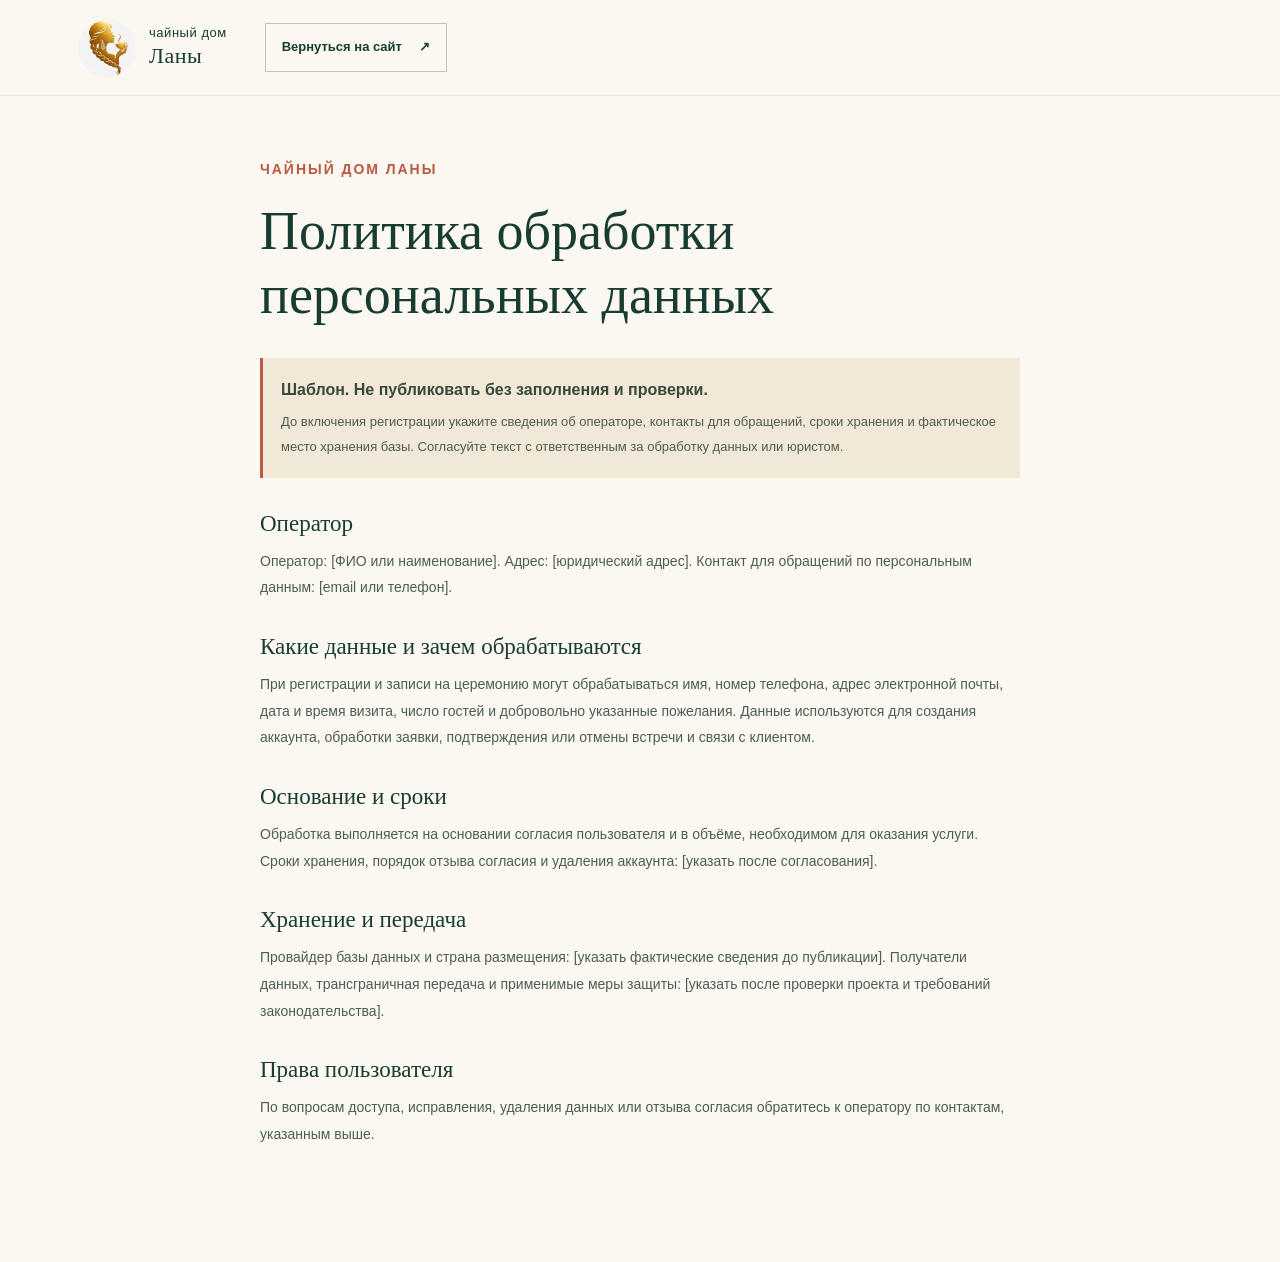
==== privacy.html @ ced4d875 "first commit" ====
<!doctype html>
<html lang="ru">
<head>
  <meta charset="utf-8">
  <meta name="viewport" content="width=device-width, initial-scale=1">
  <meta name="robots" content="noindex">
  <title>Политика обработки данных — Чайный дом Ланы</title>
  <link rel="stylesheet" href="styles.css">
</head>
<body class="policy-page">
  <header class="site-header">
    <a class="brand" href="index.html"><img src="logo.png" alt="" class="brand-mark"><span>чайный дом<br><strong>Ланы</strong></span></a>
    <a class="header-booking" href="index.html#booking">Вернуться на сайт <span aria-hidden="true">↗</span></a>
  </header>
  <main class="policy-content">
    <p class="section-kicker"><span>ЧАЙНЫЙ ДОМ ЛАНЫ</span></p>
    <h1>Политика обработки персональных данных</h1>
    <div class="policy-warning"><strong>Шаблон. Не публиковать без заполнения и проверки.</strong><p>До включения регистрации укажите сведения об операторе, контакты для обращений, сроки хранения и фактическое место хранения базы. Согласуйте текст с ответственным за обработку данных или юристом.</p></div>
    <h2>Оператор</h2>
    <p>Оператор: [ФИО или наименование]. Адрес: [юридический адрес]. Контакт для обращений по персональным данным: [email или телефон].</p>
    <h2>Какие данные и зачем обрабатываются</h2>
    <p>При регистрации и записи на церемонию могут обрабатываться имя, номер телефона, адрес электронной почты, дата и время визита, число гостей и добровольно указанные пожелания. Данные используются для создания аккаунта, обработки заявки, подтверждения или отмены встречи и связи с клиентом.</p>
    <h2>Основание и сроки</h2>
    <p>Обработка выполняется на основании согласия пользователя и в объёме, необходимом для оказания услуги. Сроки хранения, порядок отзыва согласия и удаления аккаунта: [указать после согласования].</p>
    <h2>Хранение и передача</h2>
    <p>Провайдер базы данных и страна размещения: [указать фактические сведения до публикации]. Получатели данных, трансграничная передача и применимые меры защиты: [указать после проверки проекта и требований законодательства].</p>
    <h2>Права пользователя</h2>
    <p>По вопросам доступа, исправления, удаления данных или отзыва согласия обратитесь к оператору по контактам, указанным выше.</p>
  </main>
</body>
</html>
---- styles.css ----
:root {
  color-scheme: light;
  --forest: #183c32;
  --forest-deep: #102c25;
  --paper: #f4f0e6;
  --paper-light: #faf8f1;
  --ink: #24362e;
  --muted: #758078;
  --line: #dcded2;
  --cinnabar: #bc5942;
  --celadon: #b9c9a9;
  --serif: "Prata", Georgia, serif;
  --sans: "Manrope", "Segoe UI", sans-serif;
}

* { box-sizing: border-box; }
html { scroll-behavior: smooth; scroll-padding-top: 92px; }
body { margin: 0; background: var(--paper); color: var(--ink); font-family: var(--sans); font-size: 16px; line-height: 1.75; }
img { display: block; max-width: 100%; }
a { color: inherit; }
button, input, select, textarea { font: inherit; }
button, a { -webkit-tap-highlight-color: transparent; }
::selection { background: #d5b789; color: var(--forest-deep); }

.site-header { height: 96px; padding: 0 6.1%; display: flex; align-items: center; gap: 38px; background: var(--paper-light); position: sticky; top: 0; z-index: 20; border-bottom: 1px solid rgba(24, 60, 50, .09); }
.brand { display: inline-flex; align-items: center; gap: 13px; flex: 0 0 auto; color: var(--forest); text-decoration: none; font-size: 13px; line-height: 1.35; letter-spacing: .04em; }
.brand-mark { width: 58px; height: 58px; border-radius: 50%; object-fit: cover; background: white; }
.brand strong { font-family: var(--serif); font-size: 22px; font-weight: 400; }
.main-nav { display: flex; align-items: center; justify-content: center; gap: clamp(20px, 3.2vw, 48px); margin: 0 auto; }
.main-nav a, .header-booking { text-decoration: none; font-size: 13px; font-weight: 700; }
.main-nav a { color: #53635a; transition: color .2s; }
.main-nav a:hover, .underlined-link:hover, .text-link:hover { color: var(--cinnabar); }
.header-booking { min-width: 160px; padding: 12px 16px; color: var(--forest); border: 1px solid #bcc7b7; display: flex; justify-content: space-between; gap: 17px; transition: background .2s, color .2s; }
.header-booking:hover { background: var(--forest); color: white; }
.menu-toggle { display: none; }

.hero { position: relative; overflow: hidden; min-height: min(820px, calc(100svh - 96px)); display: grid; grid-template-columns: minmax(0, 1.05fr) minmax(360px, .95fr); align-items: center; padding: 70px max(7.3%, calc((100% - 1220px) / 2)); color: #f6f2e9; background: var(--forest); }
.hero::before { content: ""; position: absolute; inset: 0 auto 0 54%; width: 1px; background: rgba(226, 226, 198, .12); }
.hero::after { content: ""; position: absolute; width: 410px; height: 410px; border: 1px solid rgba(228, 220, 186, .11); border-radius: 50%; right: 7%; top: 2%; pointer-events: none; }
.hero-copy { position: relative; z-index: 2; max-width: 620px; padding: 15px 0 58px; animation: arrive .8s both; }
.eyebrow, .section-kicker { display: flex; align-items: center; gap: 12px; margin: 0; font-size: 10px; font-weight: 700; letter-spacing: .14em; text-transform: uppercase; }
.eyebrow { color: #cfb990; }
.eyebrow-line { width: 29px; height: 1px; background: #cfb990; }
.hero-brand { display: flex; align-items: center; gap: 18px; }
.hero-brand img { width: 82px; height: 82px; object-fit: contain; background: #f6f2e9; border-radius: 50%; }
.hero-brand span { display: grid; gap: 5px; }
.hero-brand strong { color: #f6f2e9; font: 400 21px/1.3 var(--serif); }
.hero-brand small { color: #d4c9ad; font-size: 13px; }
h1, h2, h3, p, figure { margin-top: 0; }
.hero h1 { margin: 30px 0 25px; font: 400 clamp(56px, 7.8vw, 104px)/1.12 var(--serif); letter-spacing: 0; }
.hero h1 em, h2 em { color: #d2bd91; font-weight: 400; }
.hero-description { max-width: 510px; color: #c4d0c5; font-size: 17px; line-height: 1.85; }
.hero-actions { display: flex; align-items: center; flex-wrap: wrap; gap: 25px; margin-top: 29px; }
.button { min-height: 54px; display: inline-flex; justify-content: space-between; align-items: center; gap: 22px; padding: 0 21px; border: 0; text-decoration: none; font-size: 13px; font-weight: 800; cursor: pointer; transition: transform .2s, background .2s; }
.button:hover { transform: translateY(-2px); }
.button-light { background: #f3eddd; color: var(--forest); }
.button-light:hover { background: white; }
.text-link { color: #e5decc; text-decoration: none; font-size: 13px; font-weight: 700; transition: color .2s; }
.hero-facts { display: flex; gap: clamp(24px, 4vw, 53px); margin-top: 64px; padding-top: 25px; border-top: 1px solid rgba(231, 227, 205, .19); }
.hero-facts div { display: grid; gap: 2px; }
.hero-facts strong { font: 400 23px/1.3 var(--serif); color: #e4d3ae; }
.hero-facts span { color: #c1cec3; font-size: 12px; }
.hero-portrait { position: relative; align-self: stretch; min-height: 470px; display: flex; align-items: end; justify-content: center; z-index: 1; animation: arrive .95s .1s both; }
.portrait-disc { position: absolute; width: min(82%, 410px); aspect-ratio: 1; top: 11%; left: 11%; border-radius: 50%; background: #c1a776; }
.hero-portrait img { position: relative; z-index: 1; height: min(590px, 78vh); width: 100%; object-fit: contain; object-position: bottom center; filter: drop-shadow(0 17px 12px rgba(3, 22, 17, .15)); }
.portrait-orbit { position: absolute; z-index: 0; width: 91%; aspect-ratio: 1; left: 5%; top: 7%; border: 1px solid rgba(224, 220, 190, .36); border-radius: 50%; }
.orbit-two { width: 101%; left: 0; top: 2%; opacity: .45; }
.portrait-caption { position: absolute; z-index: 2; bottom: 10%; left: -7%; display: flex; align-items: center; gap: 12px; padding: 12px 17px; background: var(--paper-light); color: var(--ink); box-shadow: 0 12px 28px rgba(0, 0, 0, .13); font-size: 10px; line-height: 1.55; }
.portrait-caption strong { font-family: var(--serif); font-size: 17px; font-weight: 400; }
.caption-flower { color: var(--cinnabar); font-size: 21px; }
.portrait-note { position: absolute; right: -7%; top: 23%; color: #d5c8aa; writing-mode: vertical-rl; font: 13px var(--serif); letter-spacing: .07em; }
.scroll-cue { position: absolute; bottom: 22px; left: 6.1%; display: flex; align-items: center; gap: 10px; color: #bdc9bd; text-decoration: none; font-size: 9px; letter-spacing: .12em; text-transform: uppercase; }
.scroll-cue span { width: 30px; height: 1px; background: #bdc9bd; }

.section-pad { padding: 124px max(7.3%, calc((100% - 1220px) / 2)); }
.section-kicker { color: #748276; }
.section-kicker > span:first-child { color: var(--cinnabar); }
.kicker-rule { display: inline-block; width: 28px; height: 1px; background: #aeb8a9; }
.ceremony { background: var(--paper-light); }
.ceremony-layout { display: grid; grid-template-columns: 1.08fr .92fr; grid-template-rows: 340px 220px; gap: 22px 38px; margin-top: 40px; }
.ceremony-heading { grid-row: span 2; align-self: center; max-width: 475px; padding: 0 2vw 0 0; }
h2 { color: var(--forest); font: 400 clamp(36px, 4.2vw, 56px)/1.3 var(--serif); letter-spacing: 0; }
.ceremony-heading h2, .tea-intro h2, .formats-heading h2, .booking-aside h2 { margin: 20px 0; }
h2 em { color: #8b9073; }
.ceremony-heading > p, .tea-intro > p, .booking-aside > p { max-width: 420px; color: #727b71; font-size: 13px; line-height: 2; }
.underlined-link { display: inline-flex; gap: 28px; align-items: center; margin-top: 15px; padding-bottom: 8px; color: var(--forest); text-decoration: none; border-bottom: 1px solid #9bad97; font-size: 11px; font-weight: 800; transition: color .2s; }
.ceremony-image { position: relative; overflow: hidden; margin: 0; background: #ddd0b9; }
.ceremony-image::after { content: ""; position: absolute; inset: 0; background: linear-gradient(0deg, rgba(18, 35, 28, .5), transparent 31%); pointer-events: none; }
.ceremony-image img { width: 100%; height: 100%; object-fit: cover; transition: transform .7s; }
.ceremony-image:hover img { transform: scale(1.035); }
.ceremony-image-wide img { object-position: center 56%; }
.ceremony-image figcaption { position: absolute; z-index: 1; left: 18px; bottom: 14px; display: flex; align-items: center; gap: 13px; color: white; font-size: 10px; }
.ceremony-image figcaption span { font-size: 8px; letter-spacing: .13em; }
.ceremony-image-detail img { object-position: center 64%; }
.ceremony-note { position: relative; display: flex; flex-direction: column; justify-content: center; padding: 22px 28px; background: #e8e7da; }
.ceremony-note p { max-width: 240px; margin: 5px 0 8px; color: var(--forest); font: 17px/1.7 var(--serif); }
.note-mark { color: #b27658; font: 46px/.7 var(--serif); }
.note-sign { color: #8b9073; font-size: 10px; }
.ritual-steps { display: grid; grid-template-columns: repeat(4, 1fr); gap: 22px; margin-top: 70px; border-top: 1px solid var(--line); padding-top: 24px; }
.ritual-steps > div { display: grid; grid-template-columns: 32px 1fr; column-gap: 10px; align-content: start; }
.ritual-steps > div > span { grid-row: span 2; color: var(--cinnabar); font-size: 10px; }
.ritual-steps strong { color: var(--forest); font-size: 11px; }
.ritual-steps p { grid-column: 2; margin: 4px 0 0; color: #7a8379; font-size: 10px; line-height: 1.7; }

.tea-section { background: #ebe9dd; }
.tea-intro { display: grid; grid-template-columns: .85fr 1.15fr; align-items: end; column-gap: 40px; margin-bottom: 43px; }
.tea-intro .section-kicker { grid-column: 1/-1; margin-bottom: 14px; }
.tea-intro h2 { margin: 0; }
.tea-intro > p { justify-self: end; margin: 0 0 4px; }
.tea-grid { display: grid; grid-template-columns: repeat(3, 1fr); border-top: 1px solid #cbd0c2; border-left: 1px solid #cbd0c2; }
.tea-card { min-height: 260px; padding: 22px 24px 23px; border-right: 1px solid #cbd0c2; border-bottom: 1px solid #cbd0c2; transition: background .25s; }
.tea-card:hover { background: rgba(250, 248, 241, .75); }
.tea-card-top { display: flex; justify-content: space-between; align-items: center; }
.tea-index { color: #818a7d; font-size: 8px; font-weight: 800; letter-spacing: .12em; }
.tea-swatch { width: 17px; height: 17px; flex: 0 0 auto; border-radius: 50%; background: var(--swatch); box-shadow: 0 0 0 4px rgba(255, 255, 255, .56); }
.tea-white { --swatch: #d9c990; }
.tea-green { --swatch: #78936c; }
.tea-turquoise { --swatch: #5f9688; }
.tea-red { --swatch: #ad6347; }
.tea-puer { --swatch: #574236; }
.tea-gaba { --swatch: #b09a65; }
.tea-card h3 { margin: 21px 0 0; color: var(--forest); font: 26px var(--serif); }
.tea-card h3 small { color: #838a7f; font: 9px var(--sans); }
.tea-alt { min-height: 24px; margin: 2px 0 13px; color: #858b80; font-size: 9px; }
.tea-card > p:not(.tea-alt) { min-height: 60px; margin-bottom: 14px; color: #616d63; font-size: 11px; line-height: 1.8; }
.taste-note { color: #8c7354; font-size: 8px; font-weight: 800; letter-spacing: .07em; }
.yakut-tea { display: flex; align-items: center; gap: 25px; margin-top: 23px; padding: 25px 30px; background: var(--forest); color: #f6f2e9; }
.yakut-seal { display: grid; width: 49px; height: 49px; flex: 0 0 auto; place-items: center; border: 1px solid #b9c39e; border-radius: 50%; color: #d9c69a; font: 22px var(--serif); }
.yakut-copy { flex: 1; }
.yakut-copy .tea-index { color: #b9c39e; }
.yakut-copy h3 { margin: 4px 0; font: 24px var(--serif); }
.yakut-copy p { max-width: 650px; margin: 0; color: #c4d0c5; font-size: 11px; line-height: 1.8; }
.yakut-note { padding-left: 20px; border-left: 1px solid rgba(244, 240, 230, .23); color: #d9c69a; font: 12px var(--serif); white-space: nowrap; }

.formats { background: var(--paper-light); }
.formats-heading { margin-bottom: 35px; }
.formats-heading h2 { margin-bottom: 0; }
.format-card { display: grid; grid-template-columns: 48px 1fr auto; gap: 20px; align-items: center; padding: 25px 4px; border-top: 1px solid var(--line); }
.format-card:last-child { border-bottom: 1px solid var(--line); }
.format-number { color: var(--cinnabar); font-size: 10px; }
.format-card h3 { margin: 0 0 4px; color: var(--forest); font: 22px var(--serif); }
.format-card p { max-width: 470px; margin: 0; color: #788077; font-size: 11px; }
.format-price { min-width: 120px; display: grid; justify-items: end; }
.format-price strong { color: var(--forest); font: 17px var(--serif); }
.format-price span { color: #858b80; font-size: 9px; }

.booking-section { display: grid; grid-template-columns: .82fr 1.18fr; gap: clamp(38px, 8vw, 112px); align-items: start; background: #e7e9dc; }
.booking-aside { position: sticky; top: 120px; }
.booking-aside h2 { font-size: clamp(35px, 4.2vw, 52px); }
.booking-aside-note { display: flex; align-items: flex-start; gap: 12px; margin-top: 29px; color: #586a5d; font-size: 10px; line-height: 1.8; }
.note-dot { width: 8px; height: 8px; margin-top: 5px; border-radius: 50%; background: var(--cinnabar); }
.local-notice { display: flex; gap: 12px; align-items: flex-start; max-width: 330px; margin-top: 38px; padding-top: 17px; border-top: 1px solid #cbd0c2; color: #6e796e; }
.local-notice > span { color: var(--cinnabar); font-size: 17px; }
.local-notice p { margin: 0; font-size: 9px; line-height: 1.8; }
.booking-form { padding: clamp(23px, 4vw, 43px); background: var(--paper-light); box-shadow: 0 12px 40px rgba(34, 56, 43, .07); }
.form-topline { display: flex; justify-content: space-between; gap: 10px; padding-bottom: 17px; border-bottom: 1px solid var(--line); color: #7e887b; font-size: 8px; font-weight: 800; letter-spacing: .1em; }
.format-fieldset { margin: 22px 0; padding: 0; border: 0; }
.format-fieldset legend, .form-field > span { margin-bottom: 8px; color: #627066; font-size: 10px; font-weight: 800; }
.format-options { display: grid; grid-template-columns: 1fr 1fr; gap: 8px; }
.format-option { position: relative; cursor: pointer; }
.format-option input { position: absolute; width: 1px; height: 1px; opacity: 0; }
.format-option span { display: flex; min-height: 42px; align-items: center; justify-content: center; padding: 7px; border: 1px solid #d6dbd0; color: #68746a; text-align: center; font-size: 10px; font-weight: 700; transition: color .2s, background .2s, border-color .2s; }
.format-option input:checked + span { border-color: var(--forest); background: var(--forest); color: #f8f5eb; }
.format-option input:focus-visible + span { outline: 2px solid var(--cinnabar); outline-offset: 2px; }
.form-grid { display: grid; grid-template-columns: 1fr 1fr; gap: 15px 12px; }
.form-field { min-width: 0; display: flex; flex-direction: column; }
.form-field > span { display: flex; justify-content: space-between; }
.form-field i { color: #92988d; font-size: 8px; font-weight: 500; }
.form-field input, .form-field select, .form-field textarea, .filter-label select { width: 100%; min-height: 43px; padding: 10px 11px; border: 1px solid #d8dcd2; border-radius: 0; outline: 0; background: #fffefa; color: var(--ink); font-size: 10px; }
.form-field input:focus, .form-field select:focus, .form-field textarea:focus, .filter-label select:focus { border-color: #728a71; box-shadow: 0 0 0 2px rgba(114, 138, 113, .14); }
.form-field input::placeholder, .form-field textarea::placeholder { color: #a3a79d; }
.form-field textarea { min-height: 80px; resize: vertical; }
.form-field-wide { grid-column: 1/-1; }
.booking-summary { min-height: 39px; margin: 16px 0 10px; color: #6c796d; font-size: 9px; line-height: 1.7; }
.booking-summary strong { color: var(--forest); }
.submit-button { width: 100%; background: var(--cinnabar); color: white; }
.submit-button:hover { background: #a84c37; }
.submit-button:disabled { cursor: wait; opacity: .7; }
.form-footnote { margin: 9px 0 0; color: #95998f; text-align: center; font-size: 8px; }

.booking-log { padding-top: 76px; padding-bottom: 84px; background: var(--paper-light); }
.log-heading { display: flex; justify-content: space-between; align-items: end; gap: 20px; margin-bottom: 24px; }
.log-heading h2 { margin: 17px 0 0; font-size: 37px; }
.filter-label { display: flex; align-items: center; gap: 10px; color: #7c857a; font-size: 9px; }
.filter-label select { min-height: 36px; width: auto; min-width: 130px; }
.booking-list { display: grid; gap: 8px; }
.booking-row { display: grid; grid-template-columns: 1fr 1.2fr .9fr auto; gap: 16px; align-items: center; padding: 16px 18px; border: 1px solid var(--line); background: #fffefa; }
.booking-row-main strong, .booking-row-main span, .booking-row-details span { display: block; }
.booking-row-main strong { color: var(--forest); font: 14px var(--serif); }
.booking-row-main span, .booking-row-details span { color: #798278; font-size: 9px; }
.booking-row-details strong { color: #526457; font-size: 10px; }
.status { display: inline-flex; align-items: center; gap: 6px; color: #9a7141; font-size: 9px; font-weight: 800; }
.status::before { content: ""; width: 6px; height: 6px; border-radius: 50%; background: #c49a4d; }
.status-confirmed { color: #567a59; }
.status-confirmed::before { background: #709472; }
.status-cancelled { color: #978d86; }
.status-cancelled::before { background: #a99a92; }
.row-actions { display: flex; flex-wrap: wrap; gap: 6px; justify-content: end; }
.row-action { padding: 6px 8px; border: 1px solid #d8dcd2; background: transparent; color: #57665b; font-size: 8px; cursor: pointer; }
.row-action:hover { border-color: var(--forest); color: var(--forest); }
.row-action-danger:hover { border-color: var(--cinnabar); color: var(--cinnabar); }
.log-empty { padding: 20px 0; color: #879085; font-size: 11px; }

.closing-note { min-height: 218px; display: flex; align-items: center; justify-content: center; gap: 35px; padding: 38px 7%; background: #dce1d4; color: var(--forest); }
.closing-symbol { color: #b5745c; font: 44px var(--serif); }
.closing-note p { margin: 0; font: 24px/1.65 var(--serif); }
.closing-note em { color: #777f69; }
.closing-note > a { display: grid; width: 39px; height: 39px; place-items: center; border: 1px solid #9ea995; text-decoration: none; transition: background .2s, color .2s; }
.closing-note > a:hover { background: var(--forest); color: white; }
.site-footer { min-height: 98px; display: flex; align-items: center; gap: 30px; padding: 20px 6.1%; background: var(--forest-deep); color: #e9e6d9; }
.footer-brand { color: #ece9dc; }
.site-footer > p { margin: 0 auto 0 0; color: #b4c0b3; font-size: 9px; }
.back-top { color: #d9d1bc; text-decoration: none; font-size: 9px; }
.copyright { color: #a2b1a4; font-size: 9px; }
.toast { position: fixed; z-index: 50; right: 22px; bottom: 22px; max-width: min(390px, calc(100% - 44px)); padding: 14px 18px; background: var(--forest-deep); color: white; box-shadow: 0 8px 28px rgba(0, 0, 0, .18); font-size: 11px; opacity: 0; transform: translateY(12px); pointer-events: none; transition: opacity .25s, transform .25s; }
.toast.show { opacity: 1; transform: translateY(0); }
.toast.error { background: #983d2c; }

@keyframes arrive { from { opacity: 0; transform: translateY(14px); } to { opacity: 1; transform: translateY(0); } }
@media (prefers-reduced-motion: reduce) { *, *::before, *::after { scroll-behavior: auto !important; animation-duration: .01ms !important; animation-iteration-count: 1 !important; transition-duration: .01ms !important; } }

@media (min-width: 1450px) { .hero { padding-left: calc((100% - 1220px) / 2); padding-right: calc((100% - 1220px) / 2); } }
@media (max-width: 900px) {
  .site-header { gap: 20px; padding-inline: 4%; }
  .main-nav { gap: 19px; }
  .hero { padding-inline: 5%; grid-template-columns: 1fr .86fr; }
  .hero h1 { font-size: clamp(46px, 7vw, 68px); }
  .hero-portrait { min-height: 420px; }
  .portrait-caption { left: -2%; }
  .portrait-note { right: -2%; }
  .section-pad { padding: 86px 5%; }
  .ceremony-layout { grid-template-rows: 300px 190px; gap: 20px; }
  .tea-card { padding: 18px; }
  .booking-section { gap: 35px; }
  .booking-row { grid-template-columns: 1fr 1fr; }
  .row-actions { justify-content: start; }
}
@media (max-width: 680px) {
  html { scroll-padding-top: 70px; }
  .site-header { height: 78px; justify-content: space-between; gap: 9px; padding-inline: 12px; }
  .brand { gap: 8px; font-size: 11px; }
  .brand-mark { width: 46px; height: 46px; }
  .brand strong { font-size: 18px; }
  .header-booking { min-width: 0; padding: 8px; gap: 6px; font-size: 10px; margin-left: auto; }
  .menu-toggle { display: grid; width: 37px; height: 37px; align-content: center; justify-items: center; gap: 6px; order: 3; border: 1px solid #d5dbd0; background: transparent; }
  .menu-toggle span { width: 15px; height: 1px; background: var(--forest); transition: transform .2s; }
  .menu-toggle[aria-expanded="true"] span:first-child { transform: translateY(3.5px) rotate(45deg); }
  .menu-toggle[aria-expanded="true"] span:last-child { transform: translateY(-3.5px) rotate(-45deg); }
  .main-nav { position: absolute; top: 77px; left: 0; right: 0; display: none; flex-direction: column; align-items: stretch; gap: 0; margin: 0; padding: 8px 20px 15px; background: var(--paper-light); border-bottom: 1px solid var(--line); }
  .main-nav.is-open { display: flex; }
  .main-nav a { padding: 11px 0; border-top: 1px solid #e8e7dd; }
  .hero { min-height: 0; grid-template-columns: 1fr; padding: 58px 24px 76px; }
  .hero::before { display: none; }
  .hero::after { width: 280px; height: 280px; right: -74px; top: 45%; }
  .hero-copy { padding: 0; }
  .eyebrow { font-size: 8px; }
  .hero-brand { gap: 13px; }
  .hero-brand img { width: 66px; height: 66px; }
  .hero-brand strong { font-size: 18px; }
  .hero-brand small { font-size: 12px; }
  .hero h1 { margin: 27px 0 21px; font-size: clamp(50px, 13vw, 72px); }
  .hero-description { max-width: 410px; font-size: 12px; }
  .hero-actions { gap: 18px; margin-top: 27px; }
  .button { min-height: 50px; gap: 14px; padding-inline: 14px; font-size: 12px; }
  .text-link { font-size: 12px; }
  .hero-facts { justify-content: space-between; gap: 10px; margin-top: 39px; padding-top: 18px; }
  .hero-facts strong { font-size: 22px; }
  .hero-facts span { max-width: 95px; font-size: 11px; }
  .hero-portrait { min-height: 360px; width: min(100%, 400px); justify-self: center; margin-top: 8px; }
  .hero-portrait img { height: 375px; }
  .portrait-disc { width: 77%; top: 12%; left: 11%; }
  .portrait-orbit { width: 88%; left: 6%; top: 8%; }
  .orbit-two { width: 98%; left: 1%; top: 3%; }
  .portrait-caption { bottom: 5%; left: 0; }
  .portrait-note { right: 1%; top: 21%; font-size: 10px; }
  .scroll-cue { left: 24px; bottom: 20px; }
  .section-pad { padding: 86px 23px; }
  .section-kicker { gap: 9px; font-size: 10px; }
  h2 { font-size: 36px; }
  .ceremony-layout { display: grid; grid-template-columns: 1fr 1fr; grid-template-rows: auto 230px 180px; gap: 13px; margin-top: 30px; }
  .ceremony-heading { grid-column: 1/-1; grid-row: auto; max-width: 480px; padding: 0 0 10px; }
  .ceremony-heading h2 { font-size: 34px; }
  .ceremony-heading > p { font-size: 11px; }
  .underlined-link { font-size: 10px; }
  .ceremony-image-wide { grid-column: 1/-1; }
  .ceremony-image-detail { grid-column: 1; }
  .ceremony-note { grid-column: 2; padding: 14px; }
  .ceremony-note p { font-size: 13px; }
  .ritual-steps { grid-template-columns: 1fr 1fr; gap: 23px 13px; margin-top: 36px; padding-top: 20px; }
  .ritual-steps p { font-size: 9px; }
  .tea-intro { grid-template-columns: 1fr; gap: 12px; margin-bottom: 28px; }
  .tea-intro .section-kicker { grid-column: auto; margin-bottom: 4px; }
  .tea-intro h2 { font-size: 36px; }
  .tea-intro > p { justify-self: start; margin: 0; font-size: 11px; }
  .tea-grid { grid-template-columns: 1fr 1fr; }
  .tea-card { min-height: 250px; padding: 15px 13px; }
  .tea-index { font-size: 7px; letter-spacing: .07em; }
  .tea-swatch { width: 13px; height: 13px; }
  .tea-card h3 { margin-top: 17px; font-size: 21px; }
  .tea-card h3 small { display: block; margin-top: 2px; font-size: 8px; }
  .tea-alt { min-height: 31px; font-size: 8px; }
  .tea-card > p:not(.tea-alt) { min-height: 88px; font-size: 9px; }
  .taste-note { font-size: 7px; }
  .yakut-tea { align-items: flex-start; gap: 13px; padding: 19px 15px; }
  .yakut-seal { width: 39px; height: 39px; }
  .yakut-copy h3 { font-size: 21px; }
  .yakut-copy p { font-size: 9px; }
  .yakut-note { display: none; }
  .formats-heading { margin-bottom: 25px; }
  .formats-heading h2 { font-size: 36px; }
  .format-card { grid-template-columns: 24px 1fr auto; gap: 10px; padding: 19px 0; }
  .format-card h3 { font-size: 18px; }
  .format-card p { max-width: 240px; font-size: 9px; }
  .format-price { min-width: 79px; }
  .format-price strong { font-size: 13px; }
  .format-price span { font-size: 8px; }
  .booking-section { grid-template-columns: 1fr; gap: 27px; }
  .booking-aside { position: static; }
  .booking-aside h2 { font-size: 37px; }
  .booking-aside > p { font-size: 11px; }
  .booking-aside-note { margin-top: 17px; }
  .local-notice { margin-top: 20px; }
  .booking-form { padding: 20px 15px; }
  .form-grid { gap: 13px 9px; }
  .form-field input, .form-field select, .form-field textarea { padding-inline: 8px; font-size: 9px; }
  .booking-log { padding-top: 56px; padding-bottom: 60px; }
  .log-heading { align-items: start; flex-direction: column; }
  .log-heading h2 { font-size: 32px; }
  .booking-row { gap: 12px 8px; padding: 13px 11px; }
  .booking-row-main strong { font-size: 12px; }
  .booking-row-main span, .booking-row-details span { font-size: 8px; }
  .booking-row-details strong, .status { font-size: 8px; }
  .row-actions { grid-column: 1/-1; }
  .closing-note { min-height: 160px; gap: 15px; padding-inline: 20px; }
  .closing-symbol { font-size: 32px; }
  .closing-note p { font-size: 16px; }
  .closing-note > a { width: 33px; height: 33px; flex: 0 0 auto; }
  .site-footer { display: grid; grid-template-columns: 1fr auto; gap: 13px; padding: 18px 20px; }
  .site-footer > p { grid-column: 1; grid-row: 2; }
  .back-top { grid-column: 2; grid-row: 1; }
  .copyright { grid-column: 2; grid-row: 2; text-align: right; }
}

@media (max-width: 370px) {
  .header-booking { font-size: 9px; padding-inline: 6px; }
  .hero { padding-inline: 19px; }
  .hero h1 { font-size: 50px; }
  .hero-actions { align-items: flex-start; flex-direction: column; }
  .hero-portrait { min-height: 320px; }
  .hero-portrait img { height: 340px; }
  .section-pad { padding: 76px 18px; }
  .tea-card { padding-inline: 10px; }
}

[hidden] { display: none !important; }
.header-auth { display: flex; align-items: center; gap: 12px; }
.button-dark { background: var(--forest); color: #fff; }
.button-dark:hover { background: var(--forest-deep); }
.header-auth [hidden] { display: none; }
.header-auth #userLabel { max-width: 150px; overflow: hidden; color: var(--forest); font-size: 12px; text-overflow: ellipsis; white-space: nowrap; }
.auth-trigger { padding: 8px 0; border: 0; background: transparent; color: var(--forest); font-size: 12px; font-weight: 800; cursor: pointer; }
.auth-trigger:disabled { color: #767f76; cursor: not-allowed; }
.booking-gate, .setup-notice { max-width: 390px; margin-top: 27px; padding: 19px; border: 1px solid #cbd0c2; background: rgba(250, 248, 241, .72); }
.booking-gate p, .setup-notice p { margin: 0 0 13px; color: #536257; font-size: 13px; }
.setup-notice { border-left: 3px solid var(--cinnabar); }
.setup-notice strong { display: block; margin-bottom: 6px; color: var(--forest); font-size: 14px; }
.setup-notice code { color: var(--forest-deep); font-size: 12px; }
.form-field > span, .format-fieldset legend { color: #43564a; font-size: 13px; }
.form-field i { font-size: 11px; }
.form-field input, .form-field select, .form-field textarea, .filter-label select { font-size: 16px; }
.form-field input::placeholder, .form-field textarea::placeholder { color: #747d73; }
.form-field input:focus-visible, .form-field select:focus-visible, .form-field textarea:focus-visible, .button:focus-visible, .auth-trigger:focus-visible { outline: 3px solid rgba(188, 89, 66, .55); outline-offset: 2px; }
.booking-summary { color: #4e5d51; font-size: 13px; }
.form-footnote { color: #5f6b60; font-size: 11px; }
.consent-field { display: flex; align-items: flex-start; gap: 10px; margin: 16px 0; color: #4f5e52; font-size: 12px; line-height: 1.7; }
.consent-field input { width: 17px; height: 17px; flex: 0 0 auto; margin: 2px 0 0; accent-color: var(--forest); }
.consent-field a { color: var(--forest); text-decoration-thickness: 1px; text-underline-offset: 3px; }
.tea-index { color: #5b685d; font-size: 10px; }
.tea-alt { color: #59675c; font-size: 12px; }
.tea-card > p:not(.tea-alt) { color: #435348; font-size: 13px; }
.taste-note { color: #765e3e; font-size: 10px; }
.tea-gaba { --swatch: #b86e4e; }
.tea-yakut { --swatch: #bba47e; }
.format-card p, .ceremony-heading > p, .tea-intro > p, .booking-aside > p { color: #58665b; font-size: 14px; }
.format-price span { color: #5d6a5e; font-size: 12px; }
.booking-aside-note { color: #46594c; font-size: 13px; }
.local-notice { color: #526055; }
.local-notice p { font-size: 12px; }
.booking-row-main span, .booking-row-details span { color: #59665b; font-size: 12px; }
.booking-row-details strong { color: #405347; font-size: 12px; }
.status { font-size: 11px; }
.row-action { font-size: 11px; }
.log-empty { color: #58665b; font-size: 13px; }
.admin-stats { display: flex; gap: 22px; margin: -7px 0 22px; color: #4e5d51; font-size: 12px; }
.admin-stats strong { color: var(--forest); font-size: 17px; }
.admin-date { display: block; width: min(250px, 100%); min-height: 42px; margin: -8px 0 18px auto; padding: 8px 10px; border: 1px solid var(--line); background: white; color: var(--ink); font-size: 16px; }
.admin-date[hidden] { display: none; }
.modal-overlay { position: fixed; z-index: 60; inset: 0; display: none; place-items: center; padding: 20px; background: rgba(16, 44, 37, .72); }
.modal-overlay.open { display: grid; }
.auth-modal { position: relative; width: min(440px, 100%); max-height: min(90vh, 760px); overflow-y: auto; padding: 35px; background: var(--paper-light); box-shadow: 0 24px 80px rgba(0, 0, 0, .24); }
.auth-modal h2 { margin: 14px 0 18px; font-size: 31px; }
.modal-close { position: absolute; top: 12px; right: 15px; width: 38px; height: 38px; border: 1px solid var(--line); background: transparent; color: var(--forest); font-size: 23px; cursor: pointer; }
.auth-tabs { display: grid; grid-template-columns: 1fr 1fr; margin-bottom: 18px; border-bottom: 1px solid var(--line); }
.auth-tabs button { padding: 10px; border: 0; border-bottom: 2px solid transparent; background: transparent; color: #637064; font-size: 13px; cursor: pointer; }
.auth-tabs button.active { border-color: var(--forest); color: var(--forest); font-weight: 800; }
.auth-form { display: grid; gap: 14px; }
.auth-form > .button { width: 100%; }
.policy-page { min-height: 100vh; background: var(--paper-light); }
.policy-content { width: min(760px, calc(100% - 40px)); margin: 0 auto; padding: 60px 0 100px; }
.policy-content h1 { margin: 16px 0 30px; color: var(--forest); font: 400 clamp(34px, 5vw, 54px)/1.2 var(--serif); }
.policy-content h2 { margin: 30px 0 8px; font: 400 23px/1.4 var(--serif); }
.policy-content p { color: #4e5d51; font-size: 14px; line-height: 1.9; }
.policy-warning { padding: 18px; border-left: 3px solid var(--cinnabar); background: #f1e8d8; color: #38493d; }
.policy-warning p { margin: 6px 0 0; font-size: 13px; }

@media (max-width: 680px) {
  .header-auth { gap: 7px; }
  .header-auth #userLabel { display: none; }
  .auth-trigger { font-size: 11px; }
  .main-nav a { font-size: 14px; }
  .hero-description { font-size: 15px; }
  .hero-facts span { max-width: 95px; font-size: 11px; }
  .section-kicker { font-size: 10px; }
  .ceremony-heading > p, .tea-intro > p, .booking-aside > p { font-size: 15px; }
  .ceremony-image figcaption { font-size: 12px; }
  .ceremony-image figcaption span { font-size: 10px; }
  .ritual-steps > div > span { font-size: 11px; }
  .ritual-steps strong { font-size: 13px; }
  .ritual-steps p { font-size: 12px; }
  .tea-grid { grid-template-columns: 1fr; }
  .tea-card { min-height: 0; padding: 19px; }
  .tea-index { font-size: 10px; }
  .tea-card h3 { font-size: 24px; }
  .tea-card h3 small { display: inline; font-size: 11px; }
  .tea-alt { min-height: 0; font-size: 14px; }
  .tea-card > p:not(.tea-alt) { min-height: 0; font-size: 15px; }
  .taste-note { font-size: 11px; }
  .format-card p { font-size: 14px; }
  .format-price span { font-size: 11px; }
  .booking-aside-note { font-size: 13px; }
  .booking-gate p, .setup-notice p { font-size: 13px; }
  .form-field input, .form-field select, .form-field textarea, .filter-label select { font-size: 16px; }
  .form-field > span, .format-fieldset legend { font-size: 13px; }
  .consent-field { font-size: 12px; }
  .booking-row-main strong { font-size: 14px; }
  .booking-row-main span, .booking-row-details span, .booking-row-details strong { font-size: 12px; }
  .status, .row-action { font-size: 11px; }
  .log-empty { font-size: 13px; }
  .site-footer > p, .back-top, .copyright, .site-footer > a[href="privacy.html"] { font-size: 11px; }
  .auth-modal { padding: 28px 20px; }
  .policy-content { padding-top: 38px; }
}
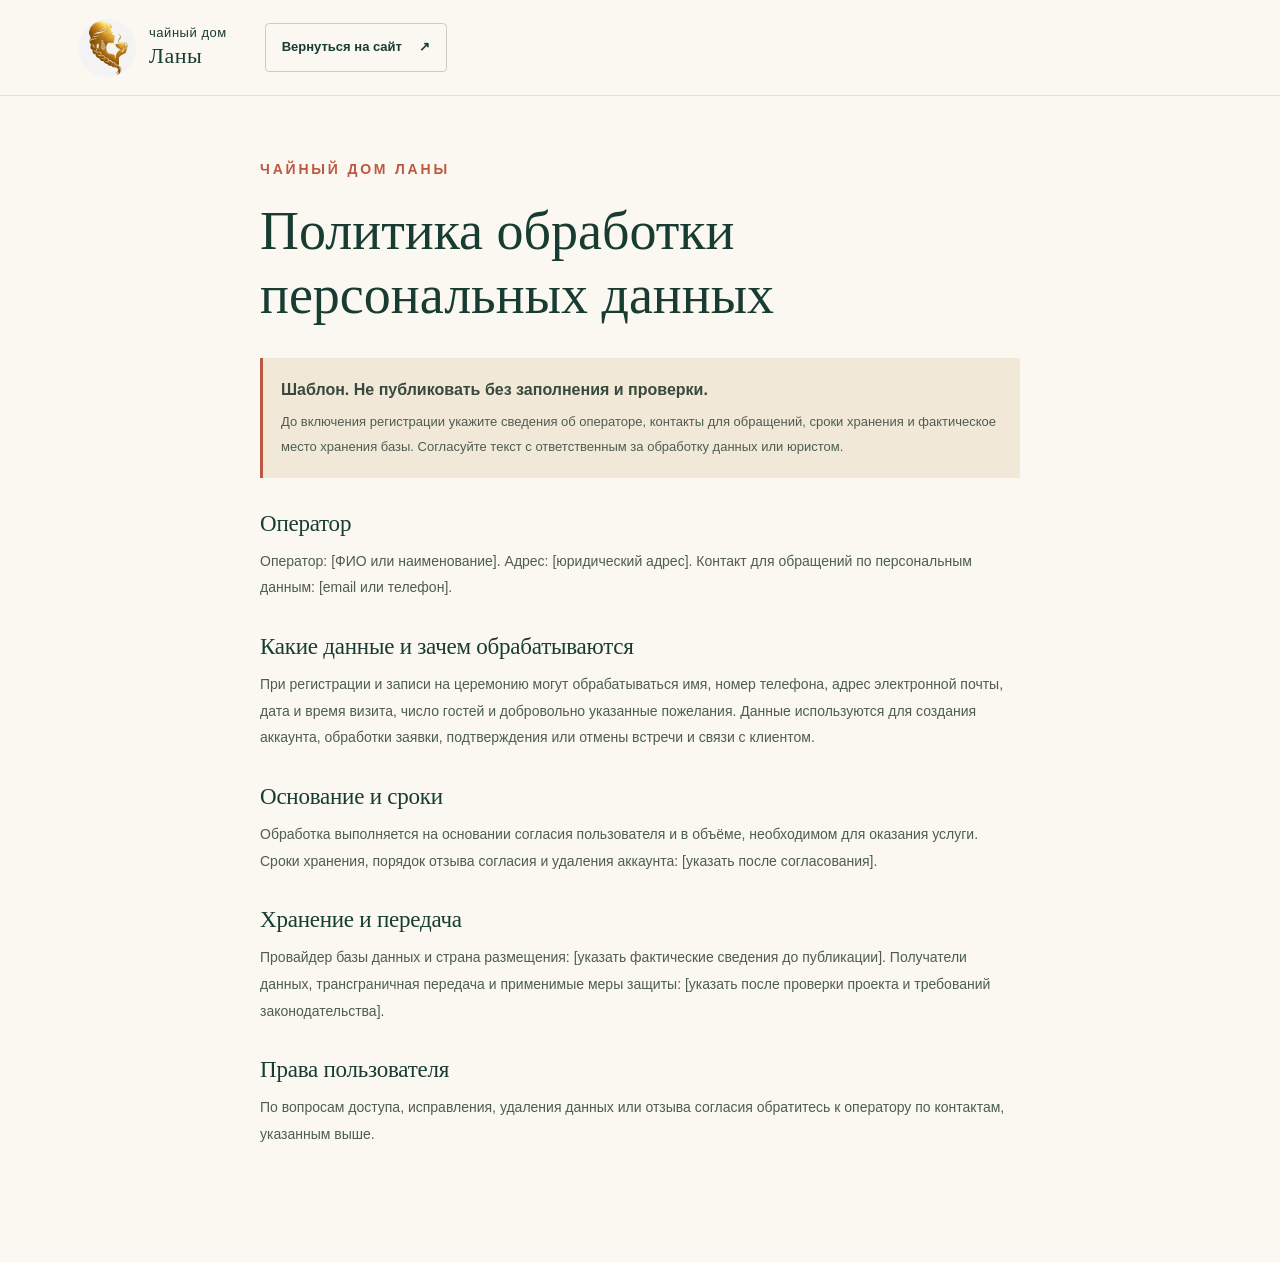
==== commit ad7487cc: "Дизайн чайной церемонии: календарь записи, гости до 25, блок «Вопросы» - новая тема theme-tea.css (т" ====
--- a/privacy.html
+++ b/privacy.html
@@ -6,6 +6,7 @@
   <meta name="robots" content="noindex">
   <title>Политика обработки данных — Чайный дом Ланы</title>
   <link rel="stylesheet" href="styles.css">
+  <link rel="stylesheet" href="theme-tea.css">
 </head>
 <body class="policy-page">
   <header class="site-header">
--- a/styles.css
+++ b/styles.css
@@ -102,6 +102,17 @@
 .ritual-steps strong { color: var(--forest); font-size: 11px; }
 .ritual-steps p { grid-column: 2; margin: 4px 0 0; color: #7a8379; font-size: 10px; line-height: 1.7; }
 
+.news-section { background: #e7e9dc; }
+.news-heading { display: flex; justify-content: space-between; align-items: end; gap: 20px; margin-bottom: 28px; }
+.news-heading .section-kicker { align-self: start; }
+.news-heading h2 { margin: 12px 0 0; }
+.news-list { display: grid; grid-template-columns: repeat(2, minmax(0, 1fr)); gap: 14px; }
+.public-news-card { min-width: 0; padding: 23px; border: 1px solid #d2d8cd; background: var(--paper-light); }
+.news-kind { display: inline-block; color: #9b6147; font-size: 11px; font-weight: 800; }
+.news-date { margin: 6px 0 11px; color: #59685d; font-size: 13px; }
+.public-news-card h3 { margin: 0 0 9px; color: var(--forest); font: 23px/1.35 var(--serif); }
+.news-description { margin: 0; color: #4f5e52; font-size: 14px; line-height: 1.8; white-space: pre-line; }
+
 .tea-section { background: #ebe9dd; }
 .tea-intro { display: grid; grid-template-columns: .85fr 1.15fr; align-items: end; column-gap: 40px; margin-bottom: 43px; }
 .tea-intro .section-kicker { grid-column: 1/-1; margin-bottom: 14px; }
@@ -152,6 +163,9 @@
 .local-notice { display: flex; gap: 12px; align-items: flex-start; max-width: 330px; margin-top: 38px; padding-top: 17px; border-top: 1px solid #cbd0c2; color: #6e796e; }
 .local-notice > span { color: var(--cinnabar); font-size: 17px; }
 .local-notice p { margin: 0; font-size: 9px; line-height: 1.8; }
+.host-contacts { display: grid; justify-items: start; gap: 7px; margin-top: 22px; color: #48594c; font-size: 13px; }
+.host-contacts > span { color: #69766b; font-size: 12px; }
+.host-contacts a { color: var(--forest); font-weight: 800; text-decoration-thickness: 1px; text-underline-offset: 3px; }
 .booking-form { padding: clamp(23px, 4vw, 43px); background: var(--paper-light); box-shadow: 0 12px 40px rgba(34, 56, 43, .07); }
 .form-topline { display: flex; justify-content: space-between; gap: 10px; padding-bottom: 17px; border-bottom: 1px solid var(--line); color: #7e887b; font-size: 8px; font-weight: 800; letter-spacing: .1em; }
 .format-fieldset { margin: 22px 0; padding: 0; border: 0; }
@@ -210,6 +224,7 @@
 .site-footer { min-height: 98px; display: flex; align-items: center; gap: 30px; padding: 20px 6.1%; background: var(--forest-deep); color: #e9e6d9; }
 .footer-brand { color: #ece9dc; }
 .site-footer > p { margin: 0 auto 0 0; color: #b4c0b3; font-size: 9px; }
+.site-footer > a:not(.brand) { color: #d9d1bc; text-decoration: none; font-size: 11px; }
 .back-top { color: #d9d1bc; text-decoration: none; font-size: 9px; }
 .copyright { color: #a2b1a4; font-size: 9px; }
 .toast { position: fixed; z-index: 50; right: 22px; bottom: 22px; max-width: min(390px, calc(100% - 44px)); padding: 14px 18px; background: var(--forest-deep); color: white; box-shadow: 0 8px 28px rgba(0, 0, 0, .18); font-size: 11px; opacity: 0; transform: translateY(12px); pointer-events: none; transition: opacity .25s, transform .25s; }
@@ -393,12 +408,46 @@
 .log-empty { color: #58665b; font-size: 13px; }
 .admin-stats { display: flex; gap: 22px; margin: -7px 0 22px; color: #4e5d51; font-size: 12px; }
 .admin-stats strong { color: var(--forest); font-size: 17px; }
+.admin-news { margin: 32px 0; padding: 25px; border: 1px solid var(--line); background: #f0efe5; }
+.admin-news-heading { margin-bottom: 19px; }
+.admin-news-heading .section-kicker { font-size: 10px; }
+.admin-news-heading h3 { margin: 6px 0 0; color: var(--forest); font: 25px var(--serif); }
+.admin-news-form { display: grid; grid-template-columns: repeat(2, minmax(0, 1fr)); gap: 14px; padding-bottom: 22px; border-bottom: 1px solid var(--line); }
+.news-description-field { grid-column: 1/-1; }
+.publish-toggle { grid-column: 1/-1; display: flex; align-items: center; gap: 10px; color: #43564a; font-size: 13px; font-weight: 700; }
+.publish-toggle input { width: 18px; height: 18px; accent-color: var(--forest); }
+.news-form-actions { grid-column: 1/-1; display: flex; align-items: center; flex-wrap: wrap; gap: 10px; }
+.news-form-actions .button { min-width: 210px; justify-content: center; }
+.news-cancel-edit { min-height: 44px; padding: 0 14px; border: 1px solid #cbd0c2; background: transparent; color: var(--forest); font-size: 12px; font-weight: 700; cursor: pointer; }
+.admin-news-list { display: grid; gap: 10px; padding-top: 18px; }
+.admin-news-item { display: grid; grid-template-columns: minmax(0, 1fr) auto; gap: 16px; align-items: center; padding: 17px; background: var(--paper-light); border: 1px solid var(--line); }
+.admin-news-content { min-width: 0; }
+.admin-news-content h4 { margin: 4px 0; color: var(--forest); font: 19px/1.4 var(--serif); }
+.admin-news-content .news-date { margin: 3px 0 8px; }
+.admin-news-content .news-description { font-size: 13px; }
+.admin-news-actions { display: flex; flex-wrap: wrap; justify-content: end; gap: 7px; }
+.news-admin-empty { margin: 0; color: #58665b; font-size: 14px; }
 .admin-date { display: block; width: min(250px, 100%); min-height: 42px; margin: -8px 0 18px auto; padding: 8px 10px; border: 1px solid var(--line); background: white; color: var(--ink); font-size: 16px; }
 .admin-date[hidden] { display: none; }
 .modal-overlay { position: fixed; z-index: 60; inset: 0; display: none; place-items: center; padding: 20px; background: rgba(16, 44, 37, .72); }
 .modal-overlay.open { display: grid; }
 .auth-modal { position: relative; width: min(440px, 100%); max-height: min(90vh, 760px); overflow-y: auto; padding: 35px; background: var(--paper-light); box-shadow: 0 24px 80px rgba(0, 0, 0, .24); }
 .auth-modal h2 { margin: 14px 0 18px; font-size: 31px; }
+.verification-overlay { z-index: 70; }
+.verification-modal { position: relative; width: min(510px, 100%); padding: clamp(27px, 6vw, 48px); background: var(--paper-light); box-shadow: 0 24px 80px rgba(0, 0, 0, .24); }
+.verification-mark { display: grid; width: 54px; height: 54px; margin-bottom: 23px; place-items: center; border: 1px solid #b9c8b5; border-radius: 50%; color: var(--forest); font: 25px var(--serif); }
+.verification-modal .section-kicker { margin-bottom: 10px; }
+.verification-modal h2 { margin: 0 0 14px; font-size: clamp(29px, 6vw, 38px); }
+.verification-copy, .verification-hint { color: #4e5d51; font-size: 14px; line-height: 1.8; }
+.verification-copy { margin-bottom: 8px; }
+.verification-copy strong { color: var(--forest); overflow-wrap: anywhere; }
+.verification-hint { margin-bottom: 23px; color: #657166; }
+.verification-actions { display: grid; gap: 10px; }
+.verification-actions .button { justify-content: center; width: 100%; }
+.verification-resend { min-height: 44px; border: 1px solid #cbd0c2; background: transparent; color: var(--forest); font-size: 13px; font-weight: 800; cursor: pointer; }
+.verification-resend:hover { background: #edf0e6; }
+.verification-resend:disabled, #checkVerification:disabled { cursor: wait; opacity: .6; }
+.verification-status { min-height: 22px; margin: 14px 0 0; color: #637064; font-size: 12px; line-height: 1.6; }
 .modal-close { position: absolute; top: 12px; right: 15px; width: 38px; height: 38px; border: 1px solid var(--line); background: transparent; color: var(--forest); font-size: 23px; cursor: pointer; }
 .auth-tabs { display: grid; grid-template-columns: 1fr 1fr; margin-bottom: 18px; border-bottom: 1px solid var(--line); }
 .auth-tabs button { padding: 10px; border: 0; border-bottom: 2px solid transparent; background: transparent; color: #637064; font-size: 13px; cursor: pointer; }
@@ -422,6 +471,17 @@
   .hero-facts span { max-width: 95px; font-size: 11px; }
   .section-kicker { font-size: 10px; }
   .ceremony-heading > p, .tea-intro > p, .booking-aside > p { font-size: 15px; }
+  .news-heading { align-items: start; flex-direction: column; gap: 8px; }
+  .news-list { grid-template-columns: 1fr; }
+  .public-news-card { padding: 19px; }
+  .public-news-card h3 { font-size: 21px; }
+  .admin-news { padding: 18px 13px; }
+  .admin-news-form { grid-template-columns: 1fr; }
+  .news-description-field, .publish-toggle, .news-form-actions { grid-column: auto; }
+  .news-form-actions { align-items: stretch; flex-direction: column; }
+  .news-form-actions .button { width: 100%; }
+  .admin-news-item { grid-template-columns: 1fr; }
+  .admin-news-actions { justify-content: start; }
   .ceremony-image figcaption { font-size: 12px; }
   .ceremony-image figcaption span { font-size: 10px; }
   .ritual-steps > div > span { font-size: 11px; }
@@ -446,7 +506,35 @@
   .booking-row-main span, .booking-row-details span, .booking-row-details strong { font-size: 12px; }
   .status, .row-action { font-size: 11px; }
   .log-empty { font-size: 13px; }
-  .site-footer > p, .back-top, .copyright, .site-footer > a[href="privacy.html"] { font-size: 11px; }
+  .host-contacts { font-size: 13px; }
+  .site-footer > p, .back-top, .copyright, .site-footer > a:not(.brand) { font-size: 11px; }
   .auth-modal { padding: 28px 20px; }
+  .verification-copy, .verification-hint { font-size: 14px; }
+  .verification-status { font-size: 12px; }
   .policy-content { padding-top: 38px; }
-}+}
+
+/* === Дополнения: фото в новостях, панель цен и чайной карты === */
+.news-image { width: 100%; max-height: 300px; object-fit: cover; margin: 0 0 13px; display: block; }
+.news-image-preview { width: min(340px, 100%); max-height: 220px; object-fit: cover; margin-top: 10px; border: 1px solid var(--line); }
+#newsImage { padding: 9px 11px; background: #fffefa; }
+#newsImage::file-selector-button { margin-right: 12px; padding: 7px 13px; border: 1px solid #ccd4c8; background: var(--forest); color: #fff; font-size: 12px; font-weight: 700; cursor: pointer; }
+.booking-comment { display: block; margin-top: 3px; color: #8a6b3f; font-size: 11px; font-style: italic; }
+.admin-settings { margin: 32px 0; padding: 25px; border: 1px solid var(--line); background: #f0efe5; }
+.admin-settings .admin-news-heading { margin: 22px 0 14px; }
+.admin-settings .admin-news-heading:first-child { margin-top: 0; }
+.admin-settings-form { display: grid; grid-template-columns: repeat(2, minmax(0, 1fr)); gap: 14px; padding-bottom: 20px; border-bottom: 1px solid var(--line); }
+.admin-teas { display: grid; gap: 10px; }
+.admin-tea-row { display: grid; grid-template-columns: minmax(140px, .8fr) minmax(0, 2fr) auto auto; gap: 12px; align-items: end; padding: 14px; background: var(--paper-light); border: 1px solid var(--line); }
+.tea-active-toggle { display: flex; align-items: center; gap: 8px; padding-bottom: 10px; color: #43564a; font-size: 12px; font-weight: 700; white-space: nowrap; }
+.tea-active-toggle input { width: 17px; height: 17px; accent-color: var(--forest); }
+
+@media (max-width: 680px) {
+  .admin-settings { padding: 18px 13px; }
+  .admin-settings-form { grid-template-columns: 1fr; }
+  .admin-tea-row { grid-template-columns: 1fr; align-items: stretch; }
+  .tea-active-toggle { padding-bottom: 0; }
+}
+
+/* Заголовок главной: «Время замедлится…» */
+.hero h1 { font-size: clamp(40px, 5.4vw, 76px); }
--- a/theme-tea.css
+++ b/theme-tea.css
@@ -0,0 +1,900 @@
+/* ══════════════════════════════════════════════════════════════════════
+   theme-tea.css — обновление дизайна «чайная церемония»
+   Подключается после styles.css и дополняет его, не переопределяя
+   поведение скриптов (классы .open, .show, .is-open, [hidden] и т. д.).
+   ══════════════════════════════════════════════════════════════════════ */
+
+:root {
+  --tea-clay: #bc5942;
+  --tea-clay-deep: #a2452f;
+  --tea-sand: #d9c69a;
+  --tea-celadon: #b9c9a9;
+  --tea-mist: #e7e9dc;
+  --tea-ink-soft: #4e5d51;
+  --tea-line: rgba(24, 60, 50, .12);
+  --tea-shadow-s: 0 2px 8px rgba(24, 60, 50, .06);
+  --tea-shadow-m: 0 14px 38px rgba(24, 60, 50, .09);
+  --tea-shadow-l: 0 26px 70px rgba(16, 44, 37, .16);
+  --tea-radius: 4px;
+  --tea-radius-l: 8px;
+}
+
+/* ── Общая атмосфера ─────────────────────────────────────────────────── */
+body {
+  background:
+    radial-gradient(1100px 520px at 88% -8%, rgba(217, 198, 154, .34), transparent 62%),
+    radial-gradient(900px 640px at -8% 42%, rgba(185, 201, 169, .28), transparent 60%),
+    var(--paper);
+  background-attachment: fixed, fixed, fixed;
+}
+
+::selection { background: rgba(217, 198, 154, .7); }
+
+a:focus-visible,
+button:focus-visible,
+summary:focus-visible,
+input:focus-visible,
+select:focus-visible,
+textarea:focus-visible {
+  outline: 3px solid rgba(188, 89, 66, .5);
+  outline-offset: 3px;
+}
+
+.section-pad { position: relative; }
+
+.section-kicker { letter-spacing: .2em; }
+
+h2 { letter-spacing: -.01em; }
+
+/* ── Шапка ───────────────────────────────────────────────────────────── */
+.site-header {
+  background: rgba(250, 248, 241, .88);
+  backdrop-filter: blur(14px);
+  border-bottom: 1px solid var(--tea-line);
+}
+
+.main-nav a { position: relative; padding: 6px 0; white-space: nowrap; }
+
+.main-nav a::after {
+  content: "";
+  position: absolute;
+  left: 0;
+  right: 0;
+  bottom: 0;
+  height: 1px;
+  background: currentColor;
+  transform: scaleX(0);
+  transform-origin: left;
+  transition: transform .25s ease;
+}
+
+.main-nav a:hover::after { transform: scaleX(1); }
+
+.header-booking {
+  border-radius: var(--tea-radius);
+  border-color: rgba(24, 60, 50, .22);
+  transition: background .2s, color .2s, box-shadow .2s, transform .2s;
+}
+
+.header-booking:hover { box-shadow: var(--tea-shadow-s); transform: translateY(-1px); }
+
+.auth-trigger { text-underline-offset: 3px; }
+
+/* ── Главный экран ───────────────────────────────────────────────────── */
+.hero {
+  background:
+    radial-gradient(760px 520px at 78% 22%, rgba(217, 198, 154, .17), transparent 66%),
+    radial-gradient(900px 700px at 6% 96%, rgba(16, 44, 37, .55), transparent 60%),
+    linear-gradient(155deg, #1d4538 0%, var(--forest) 46%, #123126 100%);
+}
+
+.hero::after {
+  border-color: rgba(228, 220, 186, .16);
+  box-shadow: inset 0 0 120px rgba(217, 198, 154, .07);
+}
+
+.hero .eyebrow { margin-bottom: 22px; }
+
+/* заголовок главной: держим «Время замедлится.» в одну строку */
+.hero h1 { font-size: clamp(36px, 4.2vw, 62px); line-height: 1.14; margin: 24px 0 22px; }
+
+.hero-description strong { color: #f1e9d5; font-weight: 600; }
+
+.hero-facts {
+  gap: clamp(20px, 3vw, 42px);
+  border-top-color: rgba(231, 227, 205, .22);
+}
+
+.hero-facts > div { position: relative; padding-left: 16px; }
+
+.hero-facts > div::before {
+  content: "";
+  position: absolute;
+  left: 0;
+  top: 6px;
+  width: 1px;
+  height: 26px;
+  background: linear-gradient(180deg, rgba(217, 198, 154, .85), transparent);
+}
+
+.hero-facts strong { color: #e6d5b0; }
+
+.button,
+.button-light,
+.button-dark {
+  border-radius: var(--tea-radius);
+  box-shadow: var(--tea-shadow-s);
+}
+
+.button-light { background: linear-gradient(180deg, #f7f2e4, #ece4cf); }
+
+.text-link { border-bottom: 1px solid rgba(229, 222, 204, .35); padding-bottom: 3px; }
+
+/* «пар» над чашкой */
+.hero-portrait::after {
+  content: "";
+  position: absolute;
+  z-index: 2;
+  right: 22%;
+  top: 6%;
+  width: 74px;
+  height: 190px;
+  background:
+    radial-gradient(closest-side, rgba(246, 242, 233, .5), transparent 72%) 12% 0/26px 120px no-repeat,
+    radial-gradient(closest-side, rgba(246, 242, 233, .38), transparent 72%) 52% 0/34px 170px no-repeat,
+    radial-gradient(closest-side, rgba(246, 242, 233, .3), transparent 72%) 88% 0/22px 140px no-repeat;
+  filter: blur(6px);
+  opacity: .7;
+  animation: tea-steam 9s ease-in-out infinite;
+  pointer-events: none;
+}
+
+@keyframes tea-steam {
+  0%, 100% { transform: translateY(6px) scaleY(.96); opacity: .5; }
+  50% { transform: translateY(-10px) scaleY(1.06); opacity: .8; }
+}
+
+.portrait-caption {
+  border-radius: var(--tea-radius);
+  box-shadow: var(--tea-shadow-m);
+}
+
+/* ── Секции ──────────────────────────────────────────────────────────── */
+.ceremony { background: linear-gradient(180deg, var(--paper-light), #f7f4ea); }
+
+.news-section { background: linear-gradient(180deg, var(--tea-mist), #e3e6d8); }
+
+.tea-section { background: linear-gradient(180deg, #ebe9dd, #e6e5d6); }
+
+.formats { background: linear-gradient(180deg, var(--paper-light), #f6f3e9); }
+
+.ceremony-image { border-radius: var(--tea-radius); }
+
+.ceremony-image img { filter: saturate(1.02); }
+
+.ceremony-note {
+  border-radius: var(--tea-radius);
+  background: linear-gradient(140deg, #edecdf, #e2e3d3);
+  box-shadow: var(--tea-shadow-s);
+}
+
+.ritual-steps { border-top-color: var(--tea-line); }
+
+.ritual-steps > div {
+  padding: 4px 0 4px 0;
+  transition: transform .25s ease;
+}
+
+.ritual-steps > div:hover { transform: translateY(-3px); }
+
+/* Чайная карта */
+.tea-grid { border-color: rgba(24, 60, 50, .16); }
+
+.tea-card {
+  border-color: rgba(24, 60, 50, .16);
+  background: linear-gradient(180deg, rgba(255, 255, 255, .34), rgba(255, 255, 255, .06));
+  transition: background .3s ease, transform .3s ease, box-shadow .3s ease;
+}
+
+.tea-card:hover {
+  background: rgba(250, 248, 241, .92);
+  transform: translateY(-3px);
+  box-shadow: var(--tea-shadow-m);
+}
+
+.tea-swatch { box-shadow: 0 0 0 4px rgba(255, 255, 255, .6), var(--tea-shadow-s); }
+
+.taste-note {
+  display: inline-block;
+  padding: 5px 10px;
+  border: 1px solid rgba(118, 94, 62, .24);
+  border-radius: 999px;
+  background: rgba(255, 255, 255, .45);
+}
+
+.format-card {
+  border-top-color: var(--tea-line);
+  transition: background .25s ease, padding-left .25s ease;
+}
+
+.format-card:hover { background: rgba(255, 255, 255, .5); padding-left: 12px; }
+
+.format-card:last-child { border-bottom-color: var(--tea-line); }
+
+/* ── Частые вопросы ──────────────────────────────────────────────────── */
+.faq-section { background: var(--paper-light); }
+
+.faq-heading { max-width: 720px; margin-bottom: 34px; }
+
+.faq-heading h2 { margin: 18px 0 0; }
+
+.faq-list {
+  display: grid;
+  grid-template-columns: repeat(2, minmax(0, 1fr));
+  gap: 12px;
+}
+
+.faq-item {
+  border: 1px solid var(--tea-line);
+  border-radius: var(--tea-radius);
+  background: #fffefa;
+  box-shadow: var(--tea-shadow-s);
+  transition: box-shadow .25s ease, border-color .25s ease;
+}
+
+.faq-item:hover { box-shadow: var(--tea-shadow-m); border-color: rgba(24, 60, 50, .2); }
+
+.faq-item[open] { grid-column: 1 / -1; }
+
+.faq-item summary {
+  display: flex;
+  align-items: center;
+  justify-content: space-between;
+  gap: 16px;
+  padding: 18px 20px;
+  color: var(--forest);
+  cursor: pointer;
+  font: 400 18px/1.45 var(--serif);
+  list-style: none;
+}
+
+.faq-item summary::-webkit-details-marker { display: none; }
+
+.faq-item summary::after {
+  content: "+";
+  flex: 0 0 auto;
+  width: 26px;
+  height: 26px;
+  display: grid;
+  place-items: center;
+  border: 1px solid rgba(24, 60, 50, .22);
+  border-radius: 50%;
+  color: var(--tea-clay);
+  font: 400 16px/1 var(--sans);
+  transition: transform .25s ease, background .25s ease, color .25s ease;
+}
+
+.faq-item[open] summary::after {
+  content: "−";
+  background: var(--forest);
+  border-color: var(--forest);
+  color: #f6f2e9;
+}
+
+.faq-answer { padding: 0 20px 20px; }
+
+.faq-answer p {
+  margin: 0;
+  color: var(--tea-ink-soft);
+  font-size: 15px;
+  line-height: 1.85;
+}
+
+.faq-answer a { color: var(--forest); font-weight: 700; }
+
+/* ── Форма записи ────────────────────────────────────────────────────── */
+.booking-section { background: linear-gradient(180deg, var(--tea-mist), #e2e5d7); }
+
+.booking-form {
+  border-radius: var(--tea-radius-l);
+  border: 1px solid var(--tea-line);
+  box-shadow: var(--tea-shadow-l);
+}
+
+.form-topline { letter-spacing: .16em; }
+
+.form-steps {
+  display: flex;
+  flex-wrap: wrap;
+  gap: 8px 18px;
+  margin: 18px 0 0;
+  padding: 0 0 18px;
+  list-style: none;
+  border-bottom: 1px solid var(--tea-line);
+  color: #6d7a70;
+  font-size: 11px;
+  font-weight: 700;
+  letter-spacing: .06em;
+  text-transform: uppercase;
+}
+
+.form-steps li { display: flex; align-items: center; gap: 8px; }
+
+.form-steps span {
+  display: grid;
+  width: 20px;
+  height: 20px;
+  place-items: center;
+  border-radius: 50%;
+  background: rgba(24, 60, 50, .08);
+  color: var(--forest);
+  font-size: 10px;
+}
+
+.format-options { gap: 10px; }
+
+.format-option span {
+  flex-direction: column;
+  gap: 2px;
+  min-height: 58px;
+  border-radius: var(--tea-radius);
+  transition: color .2s, background .2s, border-color .2s, box-shadow .2s;
+}
+
+.format-option span strong { font-size: 14px; font-weight: 800; }
+
+.format-option span small { font-size: 11px; font-weight: 500; opacity: .78; }
+
+.format-option input:checked + span { box-shadow: var(--tea-shadow-m); }
+
+.form-field > span { letter-spacing: .04em; }
+
+.form-field input,
+.form-field select,
+.form-field textarea {
+  border-radius: var(--tea-radius);
+  background: #fffdf7;
+  transition: border-color .2s, box-shadow .2s, background .2s;
+}
+
+.form-field input:hover,
+.form-field select:hover,
+.form-field textarea:hover { border-color: rgba(24, 60, 50, .28); }
+
+.field-hint {
+  margin-top: 7px;
+  color: #6f7c72;
+  font-size: 11px;
+  line-height: 1.5;
+}
+
+.field-error {
+  margin: 8px 0 0;
+  padding: 9px 12px;
+  border-left: 3px solid var(--tea-clay);
+  border-radius: 0 var(--tea-radius) var(--tea-radius) 0;
+  background: rgba(188, 89, 66, .09);
+  color: var(--tea-clay-deep);
+  font-size: 12px;
+  font-weight: 700;
+}
+
+/* Скрытые нативные контролы: остаются в форме и доступны с клавиатуры */
+.sr-only-control {
+  position: absolute;
+  width: 1px;
+  height: 1px;
+  margin: -1px;
+  padding: 0;
+  border: 0;
+  overflow: hidden;
+  clip-path: inset(50%);
+  white-space: nowrap;
+  opacity: 0;
+}
+
+#bookingDate,
+#timeFrom,
+#guestCount {
+  position: absolute;
+  width: 1px;
+  min-width: 0;
+  height: 1px;
+  min-height: 0;
+  margin: -1px;
+  padding: 0;
+  border: 0;
+  overflow: hidden;
+  clip-path: inset(50%);
+  opacity: 0;
+  pointer-events: none;
+}
+
+/* ── Календарь ───────────────────────────────────────────────────────── */
+.calendar-field { position: relative; }
+
+.tea-calendar {
+  padding: 16px 16px 12px;
+  border: 1px solid var(--tea-line);
+  border-radius: var(--tea-radius-l);
+  background:
+    radial-gradient(320px 180px at 92% -10%, rgba(217, 198, 154, .3), transparent 70%),
+    #fffdf7;
+  box-shadow: var(--tea-shadow-s);
+}
+
+.cal-head {
+  display: flex;
+  align-items: center;
+  justify-content: space-between;
+  gap: 10px;
+  margin-bottom: 12px;
+}
+
+.cal-head strong {
+  color: var(--forest);
+  font: 400 19px/1.2 var(--serif);
+  letter-spacing: .01em;
+}
+
+.cal-nav {
+  display: grid;
+  width: 38px;
+  height: 38px;
+  place-items: center;
+  border: 1px solid rgba(24, 60, 50, .18);
+  border-radius: 50%;
+  background: transparent;
+  color: var(--forest);
+  font-size: 19px;
+  line-height: 1;
+  cursor: pointer;
+  transition: background .2s, color .2s, opacity .2s;
+}
+
+.cal-nav:hover:not(:disabled) { background: var(--forest); border-color: var(--forest); color: #f6f2e9; }
+
+.cal-nav:disabled { opacity: .32; cursor: not-allowed; }
+
+.cal-weekdays,
+.cal-grid {
+  display: grid;
+  grid-template-columns: repeat(7, 1fr);
+  gap: 4px;
+}
+
+.cal-weekdays {
+  margin-bottom: 6px;
+  color: #7d8a80;
+  font-size: 10px;
+  font-weight: 800;
+  letter-spacing: .12em;
+  text-align: center;
+  text-transform: uppercase;
+}
+
+.cal-blank { height: 40px; }
+
+.cal-day {
+  position: relative;
+  justify-self: center;
+  width: 40px;
+  height: 40px;
+  border: 1px solid transparent;
+  border-radius: 50%;
+  background: transparent;
+  color: var(--ink);
+  font-size: 14px;
+  font-weight: 600;
+  cursor: pointer;
+  transition: background .18s, color .18s, border-color .18s, transform .18s;
+}
+
+.cal-day:hover:not(:disabled) { background: rgba(24, 60, 50, .08); }
+
+.cal-day.is-today { border-color: rgba(188, 89, 66, .55); color: var(--tea-clay-deep); }
+
+.cal-day.is-selected {
+  background: var(--forest);
+  border-color: var(--forest);
+  color: #f8f5eb;
+  box-shadow: var(--tea-shadow-s);
+  transform: scale(1.04);
+}
+
+.cal-day:disabled {
+  color: rgba(36, 54, 46, .26);
+  cursor: not-allowed;
+  text-decoration: line-through;
+  text-decoration-thickness: 1px;
+}
+
+.cal-foot {
+  display: flex;
+  align-items: center;
+  justify-content: space-between;
+  gap: 12px;
+  margin-top: 12px;
+  padding-top: 11px;
+  border-top: 1px solid var(--tea-line);
+}
+
+.cal-foot > span {
+  color: #6d7a70;
+  font-size: 12px;
+  font-weight: 700;
+}
+
+.cal-foot > span.is-set { color: var(--forest); }
+
+.cal-today {
+  padding: 7px 14px;
+  border: 1px solid rgba(24, 60, 50, .2);
+  border-radius: 999px;
+  background: transparent;
+  color: var(--forest);
+  font-size: 11px;
+  font-weight: 800;
+  cursor: pointer;
+  transition: background .2s, color .2s;
+}
+
+.cal-today:hover { background: var(--forest); color: #f6f2e9; }
+
+/* ── Свободное время ─────────────────────────────────────────────────── */
+.slot-chips {
+  display: flex;
+  flex-wrap: wrap;
+  gap: 8px;
+}
+
+.slot-chip {
+  display: inline-flex;
+  flex-direction: column;
+  align-items: center;
+  gap: 2px;
+  min-width: 74px;
+  padding: 10px 12px;
+  border: 1px solid rgba(24, 60, 50, .18);
+  border-radius: var(--tea-radius);
+  background: #fffdf7;
+  color: var(--forest);
+  cursor: pointer;
+  transition: background .2s, color .2s, border-color .2s, box-shadow .2s, transform .2s;
+}
+
+.slot-chip > span { font-size: 15px; font-weight: 800; letter-spacing: .02em; }
+
+.slot-chip > small { font-size: 10px; font-weight: 600; opacity: .8; }
+
+.slot-chip:hover:not(:disabled) { border-color: var(--forest); transform: translateY(-2px); box-shadow: var(--tea-shadow-s); }
+
+.slot-chip.is-active {
+  background: var(--forest);
+  border-color: var(--forest);
+  color: #f8f5eb;
+  box-shadow: var(--tea-shadow-m);
+}
+
+.slot-chip.is-busy,
+.slot-chip:disabled {
+  border-style: dashed;
+  background: rgba(36, 54, 46, .04);
+  color: rgba(36, 54, 46, .42);
+  cursor: not-allowed;
+}
+
+.slot-empty {
+  display: block;
+  padding: 12px 14px;
+  border: 1px dashed rgba(24, 60, 50, .22);
+  border-radius: var(--tea-radius);
+  background: rgba(255, 255, 255, .5);
+  color: #6d7a70;
+  font-size: 13px;
+}
+
+/* ── Гости ───────────────────────────────────────────────────────────── */
+.guest-stepper {
+  display: flex;
+  align-items: center;
+  justify-content: space-between;
+  gap: 8px;
+  width: 100%;
+  max-width: 240px;
+  min-height: 46px;
+  padding: 4px;
+  border: 1px solid rgba(24, 60, 50, .18);
+  border-radius: var(--tea-radius);
+  background: #fffdf7;
+}
+
+.guest-btn {
+  display: grid;
+  width: 38px;
+  height: 38px;
+  place-items: center;
+  border: 1px solid rgba(24, 60, 50, .16);
+  border-radius: var(--tea-radius);
+  background: rgba(24, 60, 50, .05);
+  color: var(--forest);
+  font-size: 19px;
+  font-weight: 700;
+  cursor: pointer;
+  transition: background .2s, color .2s, opacity .2s;
+}
+
+.guest-btn:hover:not(:disabled) { background: var(--forest); color: #f6f2e9; }
+
+.guest-btn:disabled { opacity: .35; cursor: not-allowed; }
+
+.guest-value {
+  min-width: 44px;
+  color: var(--forest);
+  font: 400 22px/1 var(--serif);
+  text-align: center;
+}
+
+.guest-chips {
+  display: flex;
+  flex-wrap: wrap;
+  gap: 7px;
+  margin-top: 9px;
+}
+
+.guest-chips button {
+  min-width: 40px;
+  padding: 7px 11px;
+  border: 1px solid rgba(24, 60, 50, .16);
+  border-radius: 999px;
+  background: transparent;
+  color: #55665a;
+  font-size: 12px;
+  font-weight: 800;
+  cursor: pointer;
+  transition: background .2s, color .2s, border-color .2s, opacity .2s;
+}
+
+.guest-chips button:hover:not(:disabled) { border-color: var(--forest); color: var(--forest); }
+
+.guest-chips button.is-active { background: var(--tea-clay); border-color: var(--tea-clay); color: #fff; }
+
+/* числа, которые доступны только в групповом формате */
+.guest-chips button.is-group { border-style: dashed; color: #8b968c; }
+
+.guest-chips button.is-group:hover { border-style: solid; border-color: var(--forest); color: var(--forest); }
+
+.guest-chips button:disabled { opacity: .34; cursor: not-allowed; }
+
+/* ── Сводка заявки ───────────────────────────────────────────────────── */
+.booking-summary { margin: 20px 0 14px; }
+
+.summary-empty {
+  margin: 0;
+  padding: 15px 17px;
+  border: 1px dashed rgba(24, 60, 50, .2);
+  border-radius: var(--tea-radius);
+  color: #66746a;
+  font-size: 13px;
+}
+
+.summary-card {
+  padding: 18px 20px;
+  border-radius: var(--tea-radius-l);
+  background:
+    radial-gradient(360px 200px at 100% 0%, rgba(217, 198, 154, .2), transparent 68%),
+    linear-gradient(160deg, #1d4538, var(--forest-deep));
+  color: #eee8d8;
+  box-shadow: var(--tea-shadow-m);
+}
+
+.summary-top {
+  display: flex;
+  align-items: baseline;
+  justify-content: space-between;
+  gap: 14px;
+  padding-bottom: 13px;
+  border-bottom: 1px solid rgba(238, 232, 216, .16);
+}
+
+.summary-top > span {
+  color: #c9d4c6;
+  font-size: 10px;
+  font-weight: 800;
+  letter-spacing: .16em;
+  text-transform: uppercase;
+}
+
+.summary-top strong { color: #f2e3c2; font: 400 26px/1 var(--serif); }
+
+.summary-rows {
+  display: grid;
+  gap: 9px;
+  margin: 14px 0 0;
+}
+
+.summary-rows > div {
+  display: flex;
+  align-items: baseline;
+  justify-content: space-between;
+  gap: 14px;
+}
+
+.summary-rows dt { color: #a9bcac; font-size: 12px; }
+
+.summary-rows dd {
+  margin: 0;
+  color: #f2ede0;
+  font-size: 13px;
+  font-weight: 700;
+  text-align: right;
+}
+
+.summary-hint {
+  margin: 14px 0 0;
+  padding-top: 12px;
+  border-top: 1px solid rgba(238, 232, 216, .16);
+  color: #b6c4b6;
+  font-size: 11px;
+  line-height: 1.7;
+}
+
+.submit-button { margin-top: 6px; }
+
+/* ── Мобильная кнопка «Записаться» ───────────────────────────────────── */
+.sticky-cta {
+  position: fixed;
+  z-index: 40;
+  left: 0;
+  right: 0;
+  bottom: 0;
+  display: flex;
+  align-items: center;
+  justify-content: space-between;
+  gap: 12px;
+  padding: 11px 14px calc(11px + env(safe-area-inset-bottom, 0px));
+  background: rgba(250, 248, 241, .94);
+  backdrop-filter: blur(14px);
+  border-top: 1px solid var(--tea-line);
+  box-shadow: 0 -10px 30px rgba(24, 60, 50, .12);
+  transform: translateY(115%);
+  transition: transform .28s ease;
+}
+
+.sticky-cta.is-visible { transform: translateY(0); }
+
+.sticky-cta-text { display: grid; gap: 2px; min-width: 0; }
+
+.sticky-cta-text strong {
+  overflow: hidden;
+  color: var(--forest);
+  font: 400 18px/1.2 var(--serif);
+  text-overflow: ellipsis;
+  white-space: nowrap;
+}
+
+.sticky-cta-text small {
+  overflow: hidden;
+  color: #6d7a70;
+  font-size: 11px;
+  text-overflow: ellipsis;
+  white-space: nowrap;
+}
+
+.sticky-cta-button {
+  flex: 0 0 auto;
+  display: inline-flex;
+  align-items: center;
+  gap: 10px;
+  min-height: 46px;
+  padding: 0 16px;
+  border-radius: var(--tea-radius);
+  background: var(--forest);
+  color: #f6f2e9;
+  text-decoration: none;
+  font-size: 12px;
+  font-weight: 800;
+  box-shadow: var(--tea-shadow-s);
+}
+
+.sticky-cta-button:hover { background: var(--forest-deep); }
+
+/* ── Мелочи ──────────────────────────────────────────────────────────── */
+.public-news-card,
+.booking-row,
+.admin-news,
+.admin-settings,
+.booking-gate,
+.setup-notice {
+  border-radius: var(--tea-radius);
+}
+
+.public-news-card { transition: transform .25s ease, box-shadow .25s ease; }
+
+.public-news-card:hover { transform: translateY(-3px); box-shadow: var(--tea-shadow-m); }
+
+.booking-row { transition: border-color .2s ease, box-shadow .2s ease; }
+
+.booking-row:hover { border-color: rgba(24, 60, 50, .24); box-shadow: var(--tea-shadow-s); }
+
+.row-action { border-radius: var(--tea-radius); }
+
+.auth-modal,
+.verification-modal { border-radius: var(--tea-radius-l); }
+
+.toast { border-radius: var(--tea-radius); }
+
+.closing-note {
+  background:
+    radial-gradient(560px 220px at 12% 120%, rgba(185, 201, 169, .6), transparent 70%),
+    #dce1d4;
+}
+
+.closing-note > a { border-radius: var(--tea-radius); }
+
+.site-footer { border-top: 1px solid rgba(0, 0, 0, .12); }
+
+.site-footer > a:not(.brand) { transition: color .2s ease; }
+
+.site-footer > a:not(.brand):hover { color: #f2e3c2; }
+
+/* ── Адаптив ─────────────────────────────────────────────────────────── */
+@media (max-width: 900px) {
+  .faq-list { grid-template-columns: 1fr; }
+  .form-steps { gap: 8px 14px; font-size: 10px; }
+  .cal-day { width: 38px; height: 38px; font-size: 13px; }
+  .cal-blank { height: 38px; }
+}
+
+@media (max-width: 680px) {
+  body { padding-bottom: 76px; }
+
+  .hero-facts > div { padding-left: 12px; }
+
+  .hero-portrait::after { right: 12%; width: 58px; height: 150px; }
+
+  .booking-form { padding: 18px 14px 22px; }
+
+  .tea-calendar { padding: 12px 10px 10px; }
+
+  .cal-head strong { font-size: 17px; }
+
+  .cal-nav { width: 34px; height: 34px; }
+
+  .cal-day { width: 36px; height: 36px; font-size: 13px; }
+  .cal-blank { height: 36px; }
+
+  .slot-chip { flex: 1 1 calc(33.333% - 8px); min-width: 0; padding: 9px 6px; }
+
+  .slot-chip > span { font-size: 14px; }
+
+  .summary-top strong { font-size: 22px; }
+
+  .summary-rows dd { font-size: 12px; }
+
+  .faq-item summary { padding: 15px 16px; font-size: 16px; }
+
+  .faq-answer { padding: 0 16px 17px; }
+
+  .faq-answer p { font-size: 14px; }
+
+  .toast { right: 12px; left: 12px; bottom: 88px; max-width: none; }
+}
+
+@media (min-width: 681px) {
+  .sticky-cta { display: none !important; }
+}
+
+@media (max-width: 560px) {
+  /* на узких экранах поля и форматы — в одну колонку, так удобнее заполнять */
+  .form-grid { grid-template-columns: 1fr; }
+  .form-field-wide { grid-column: auto; }
+  .format-options { grid-template-columns: 1fr; }
+  .summary-rows > div { align-items: flex-start; }
+  .summary-rows dd { max-width: 60%; }
+}
+
+@media (max-width: 370px) {
+  .guest-chips button { min-width: 34px; padding: 6px 8px; }
+  .slot-chip { flex: 1 1 calc(50% - 8px); }
+}
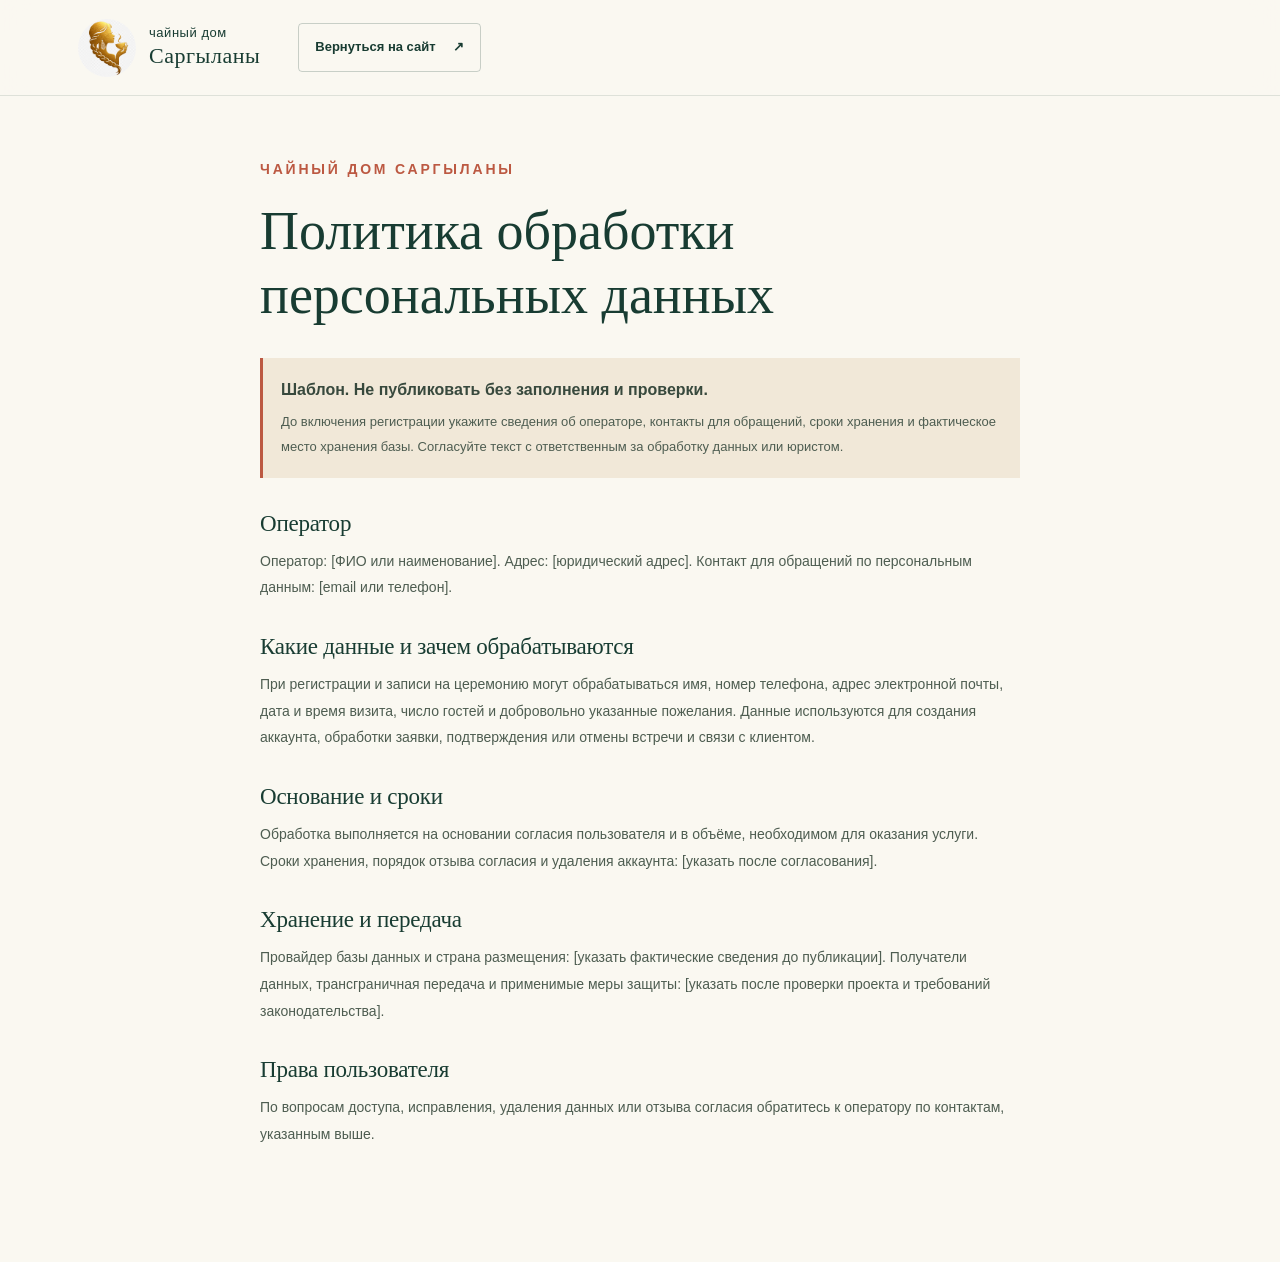
==== commit 112cc60a: "Одно имя на всём сайте: Саргылана Короткая форма «Лана» заменена на полное имя в форме записи, сообщ" ====
--- a/privacy.html
+++ b/privacy.html
@@ -4,17 +4,17 @@
   <meta charset="utf-8">
   <meta name="viewport" content="width=device-width, initial-scale=1">
   <meta name="robots" content="noindex">
-  <title>Политика обработки данных — Чайный дом Ланы</title>
+  <title>Политика обработки данных — Чайный дом Саргыланы</title>
   <link rel="stylesheet" href="styles.css">
   <link rel="stylesheet" href="theme-tea.css">
 </head>
 <body class="policy-page">
   <header class="site-header">
-    <a class="brand" href="index.html"><img src="logo.png" alt="" class="brand-mark"><span>чайный дом<br><strong>Ланы</strong></span></a>
+    <a class="brand" href="index.html"><img src="logo.png" alt="" class="brand-mark"><span>чайный дом<br><strong>Саргыланы</strong></span></a>
     <a class="header-booking" href="index.html#booking">Вернуться на сайт <span aria-hidden="true">↗</span></a>
   </header>
   <main class="policy-content">
-    <p class="section-kicker"><span>ЧАЙНЫЙ ДОМ ЛАНЫ</span></p>
+    <p class="section-kicker"><span>ЧАЙНЫЙ ДОМ САРГЫЛАНЫ</span></p>
     <h1>Политика обработки персональных данных</h1>
     <div class="policy-warning"><strong>Шаблон. Не публиковать без заполнения и проверки.</strong><p>До включения регистрации укажите сведения об операторе, контакты для обращений, сроки хранения и фактическое место хранения базы. Согласуйте текст с ответственным за обработку данных или юристом.</p></div>
     <h2>Оператор</h2>
--- a/theme-tea.css
+++ b/theme-tea.css
@@ -187,29 +187,133 @@
 
 .ritual-steps > div:hover { transform: translateY(-3px); }
 
-/* Чайная карта */
-.tea-grid { border-color: rgba(24, 60, 50, .16); }
+/* ── Чайная карта: карточки с фотографиями ───────────────────────────── */
+.tea-grid {
+  grid-template-columns: repeat(2, minmax(0, 1fr));
+  gap: 22px;
+  border: 0;
+}
 
 .tea-card {
-  border-color: rgba(24, 60, 50, .16);
-  background: linear-gradient(180deg, rgba(255, 255, 255, .34), rgba(255, 255, 255, .06));
-  transition: background .3s ease, transform .3s ease, box-shadow .3s ease;
+  display: flex;
+  flex-direction: column;
+  min-height: 0;
+  padding: 0;
+  border: 1px solid var(--tea-line);
+  border-radius: var(--tea-radius-l);
+  background: #fffdf7;
+  overflow: hidden;
+  box-shadow: var(--tea-shadow-s);
+  transition: transform .3s ease, box-shadow .3s ease, border-color .3s ease;
 }
 
 .tea-card:hover {
-  background: rgba(250, 248, 241, .92);
-  transform: translateY(-3px);
+  background: #fffdf7;
+  border-color: rgba(24, 60, 50, .22);
+  transform: translateY(-4px);
   box-shadow: var(--tea-shadow-m);
 }
 
-.tea-swatch { box-shadow: 0 0 0 4px rgba(255, 255, 255, .6), var(--tea-shadow-s); }
+/* Фотография чая: высота задаётся через padding-bottom, а не через aspect-ratio,
+   поэтому картинка не может растянуться ни в одном браузере. */
+.tea-photo {
+  position: relative;
+  height: 0;
+  padding-bottom: 75%;
+  margin: 0;
+  overflow: hidden;
+  background: #e7e4d6;
+}
+
+.tea-photo img {
+  position: absolute;
+  top: 0;
+  left: 0;
+  display: block;
+  width: 100%;
+  height: 100%;
+  object-fit: cover;
+  object-position: center;
+  transition: transform .7s ease;
+}
+
+.tea-card:hover .tea-photo img { transform: scale(1.04); }
+
+.tea-card-body {
+  display: grid;
+  gap: 11px;
+  align-content: start;
+  padding: 22px 24px 24px;
+}
+
+.tea-card-body h3 { margin: 0; font-size: 25px; }
+
+.tea-card-body h3 small {
+  display: block;
+  margin-top: 5px;
+  color: #7d8a80;
+  font: 500 12px/1.5 var(--sans);
+  letter-spacing: .02em;
+}
+
+.tea-card-body .tea-lead {
+  margin: 0;
+  min-height: 0;
+  color: #4f5e52;
+  font-size: 15px;
+  line-height: 1.75;
+}
+
+.tea-card-body .tea-lead-note { color: #6d7a70; font-size: 14px; }
+
+.tea-effects-title {
+  margin: 2px 0 -2px;
+  color: var(--forest);
+  font-size: 14px;
+  font-weight: 700;
+}
+
+.tea-effects {
+  display: grid;
+  gap: 8px;
+  margin: 0;
+  padding: 0;
+  list-style: none;
+}
+
+.tea-effects li {
+  position: relative;
+  padding-left: 18px;
+  color: #58665b;
+  font-size: 14px;
+  line-height: 1.7;
+}
+
+.tea-effects li::before {
+  content: "";
+  position: absolute;
+  left: 0;
+  top: 9px;
+  width: 6px;
+  height: 6px;
+  border-radius: 50%;
+  background: var(--tea-celadon);
+}
+
+.tea-effects strong { color: var(--forest); font-weight: 700; }
 
 .taste-note {
   display: inline-block;
-  padding: 5px 10px;
+  justify-self: start;
+  margin-top: 3px;
+  padding: 6px 12px;
   border: 1px solid rgba(118, 94, 62, .24);
   border-radius: 999px;
-  background: rgba(255, 255, 255, .45);
+  background: rgba(217, 198, 154, .18);
+  color: #765e3e;
+  font-size: 11px;
+  font-weight: 700;
+  letter-spacing: .04em;
 }
 
 .format-card {
@@ -628,43 +732,37 @@
 
 .guest-btn:disabled { opacity: .35; cursor: not-allowed; }
 
-.guest-value {
-  min-width: 44px;
+/* число гостей вписывается вручную */
+.guest-stepper .guest-input {
+  width: 100%;
+  min-width: 0;
+  height: 38px;
+  min-height: 38px;
+  padding: 0 4px;
+  border: 0;
+  border-radius: 0;
+  background: transparent;
   color: var(--forest);
   font: 400 22px/1 var(--serif);
   text-align: center;
-}
-
-.guest-chips {
-  display: flex;
-  flex-wrap: wrap;
-  gap: 7px;
-  margin-top: 9px;
-}
-
-.guest-chips button {
-  min-width: 40px;
-  padding: 7px 11px;
-  border: 1px solid rgba(24, 60, 50, .16);
-  border-radius: 999px;
+  appearance: textfield;
+  -moz-appearance: textfield;
+  box-shadow: none;
+}
+
+.guest-stepper .guest-input:hover,
+.guest-stepper .guest-input:focus,
+.guest-stepper .guest-input:focus-visible {
+  border: 0;
+  outline: 0;
   background: transparent;
-  color: #55665a;
-  font-size: 12px;
-  font-weight: 800;
-  cursor: pointer;
-  transition: background .2s, color .2s, border-color .2s, opacity .2s;
-}
-
-.guest-chips button:hover:not(:disabled) { border-color: var(--forest); color: var(--forest); }
-
-.guest-chips button.is-active { background: var(--tea-clay); border-color: var(--tea-clay); color: #fff; }
-
-/* числа, которые доступны только в групповом формате */
-.guest-chips button.is-group { border-style: dashed; color: #8b968c; }
-
-.guest-chips button.is-group:hover { border-style: solid; border-color: var(--forest); color: var(--forest); }
-
-.guest-chips button:disabled { opacity: .34; cursor: not-allowed; }
+  box-shadow: none;
+}
+
+.guest-stepper .guest-input::-webkit-outer-spin-button,
+.guest-stepper .guest-input::-webkit-inner-spin-button { -webkit-appearance: none; margin: 0; }
+
+.guest-stepper:focus-within { border-color: #728a71; box-shadow: 0 0 0 2px rgba(114, 138, 113, .16); }
 
 /* ── Сводка заявки ───────────────────────────────────────────────────── */
 .booking-summary { margin: 20px 0 14px; }
@@ -894,7 +992,15 @@
   .summary-rows dd { max-width: 60%; }
 }
 
+@media (max-width: 780px) {
+  .tea-grid { grid-template-columns: 1fr; gap: 16px; }
+  .tea-card-body { padding: 18px 16px 20px; }
+  .tea-card-body h3 { font-size: 22px; }
+  .tea-card-body .tea-lead { font-size: 14px; }
+  .tea-effects li { font-size: 13px; }
+}
+
 @media (max-width: 370px) {
-  .guest-chips button { min-width: 34px; padding: 6px 8px; }
+  .guest-stepper { max-width: 100%; }
   .slot-chip { flex: 1 1 calc(50% - 8px); }
 }
